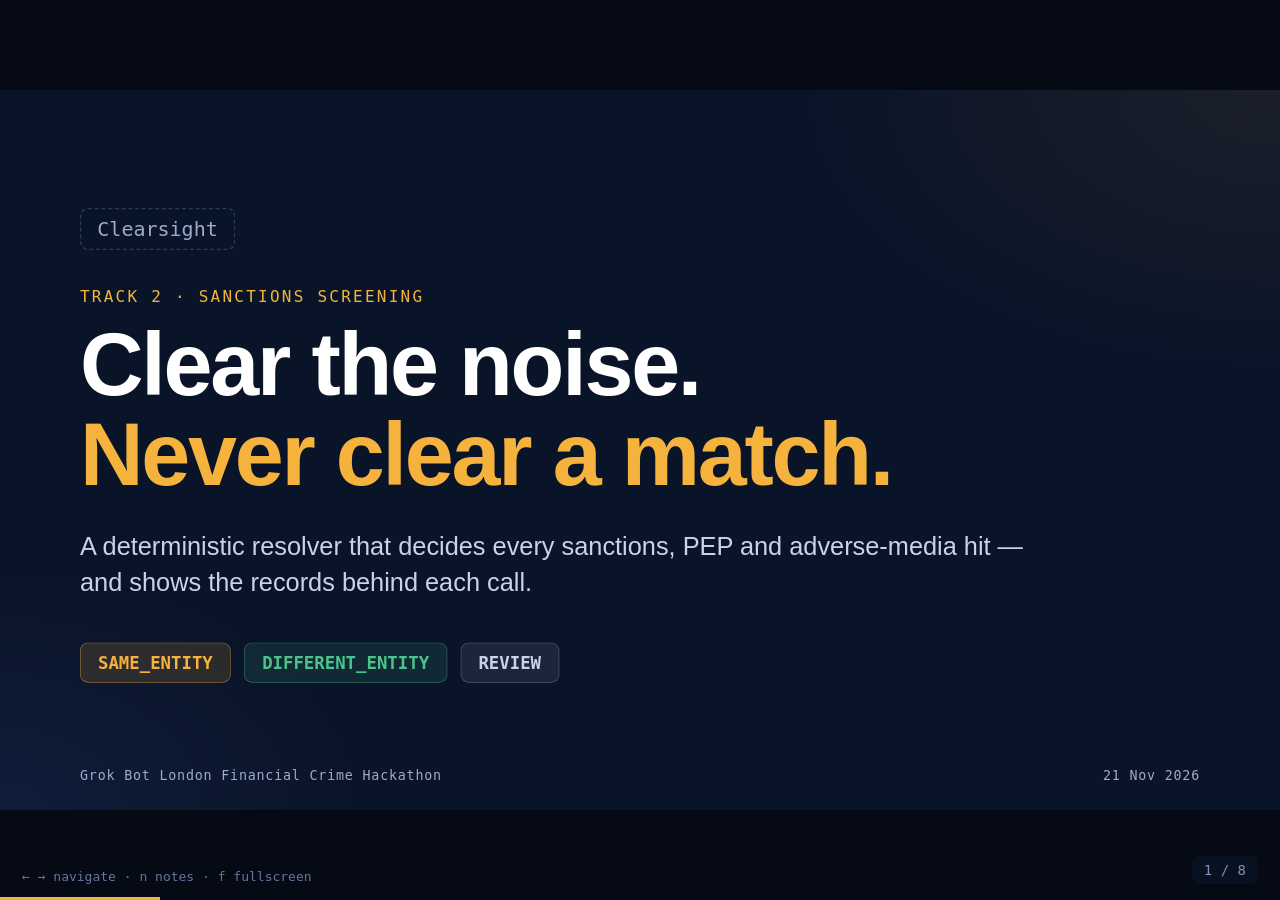
==== deck/index.html @ 59b4fb40 "deck: team name in script" ====
<!DOCTYPE html>
<html lang="en">
<head>
<meta charset="utf-8">
<meta name="viewport" content="width=device-width, initial-scale=1">
<title>Track 2 · Sanctions screening — pitch</title>
<style>
:root{
  --navy:#0A1428; --navy2:#101D36; --navy3:#18294A; --line:#26395E;
  --white:#FFFFFF; --mute:#9DAACB; --soft:#C9D2E8;
  --accent:#F5B33D; --green:#4CC38A; --red:#FF6B6B;
  --sans:"Inter","Segoe UI","Helvetica Neue",Arial,"Noto Sans",sans-serif;
  --mono:"JetBrains Mono","SF Mono",Menlo,Consolas,"DejaVu Sans Mono",monospace;
}
*{box-sizing:border-box;margin:0;padding:0}
html,body{height:100%;background:#050A15;overflow:hidden;font-family:var(--sans);color:var(--white)}
#viewport{position:fixed;inset:0;display:flex;align-items:center;justify-content:center}
#stage{width:1920px;height:1080px;position:relative;transform-origin:center center;flex:none}
.slide{position:absolute;inset:0;background:var(--navy);padding:96px 120px 110px;display:none;overflow:hidden;
  background-image:radial-gradient(1200px 700px at 100% 0%,rgba(245,179,61,.07),transparent 60%),radial-gradient(900px 600px at 0% 100%,rgba(60,110,220,.10),transparent 60%)}
.slide.active{display:flex;flex-direction:column}
.eyebrow{font-family:var(--mono);font-size:24px;letter-spacing:.14em;text-transform:uppercase;color:var(--accent);margin-bottom:22px}
h1{font-size:132px;line-height:1.02;font-weight:800;letter-spacing:-.025em}
h2{font-size:68px;line-height:1.08;font-weight:800;letter-spacing:-.02em;margin-bottom:44px;max-width:1600px}
h2 em,h1 em{font-style:normal;color:var(--accent)}
p.lead{font-size:38px;line-height:1.4;color:var(--soft);max-width:1450px}
.footer{position:absolute;left:120px;right:120px;bottom:40px;display:flex;justify-content:space-between;font-family:var(--mono);font-size:20px;color:var(--mute);letter-spacing:.06em}
.footer b{color:var(--accent);font-weight:600}
.mono{font-family:var(--mono)}
.row{display:flex;gap:56px;flex:1;min-height:0}
.col{flex:1;min-width:0;display:flex;flex-direction:column}
.card{background:var(--navy2);border:1px solid var(--line);border-radius:22px;padding:38px 42px}
ul.pts{list-style:none;display:flex;flex-direction:column;gap:26px}
ul.pts li{font-size:34px;line-height:1.35;color:var(--soft);padding-left:42px;position:relative}
ul.pts li:before{content:"";position:absolute;left:0;top:17px;width:18px;height:4px;background:var(--accent);border-radius:2px}
ul.pts li b{color:var(--white);font-weight:700}
.shot{border-radius:16px;border:1px solid var(--line);box-shadow:0 30px 80px rgba(0,0,0,.5);display:block;max-width:100%}
.tag{display:inline-block;font-family:var(--mono);font-size:22px;padding:8px 16px;border-radius:999px;border:1px solid var(--line);color:var(--soft);background:var(--navy2)}
/* title */
.s-title{justify-content:center}
.s-title .team{font-family:var(--mono);font-size:30px;color:var(--mute);border:2px dashed var(--line);display:inline-block;padding:12px 24px;border-radius:12px;margin-bottom:56px;align-self:flex-start}
.s-title h1{max-width:1500px}
.s-title p.lead{margin-top:44px}
.decisions{display:flex;gap:20px;margin-top:64px}
.dchip{font-family:var(--mono);font-size:26px;padding:14px 26px;border-radius:12px;font-weight:600}
.d-same{background:rgba(245,179,61,.14);color:var(--accent);border:1px solid rgba(245,179,61,.5)}
.d-diff{background:rgba(76,195,138,.12);color:var(--green);border:1px solid rgba(76,195,138,.45)}
.d-rev{background:rgba(157,170,203,.12);color:var(--soft);border:1px solid rgba(157,170,203,.4)}
/* problem */
.costbox{display:flex;flex-direction:column;gap:34px;justify-content:center}
.bar{display:flex;align-items:center;gap:26px}
.bar .lbl{width:330px;font-size:28px;color:var(--soft);line-height:1.25}
.bar .fill{height:64px;border-radius:10px;display:flex;align-items:center;padding:0 20px;font-family:var(--mono);font-size:28px;font-weight:700}
.big{white-space:nowrap;font-size:128px;font-weight:800;line-height:1;color:var(--accent);letter-spacing:-.03em}
/* approach */
.rules{display:flex;gap:24px;margin-bottom:36px}
.rule{flex:1;border-radius:20px;padding:24px 32px;border:1px solid var(--line);background:var(--navy2)}
.rule .k{font-family:var(--mono);font-size:24px;font-weight:700;margin-bottom:12px}
.rule .v{font-size:34px;line-height:1.25;font-weight:700}
.pipe{display:flex;align-items:stretch;gap:0}
.stage{flex:1;background:var(--navy2);border:1px solid var(--line);border-radius:20px;padding:26px 28px}
.stage .n{font-family:var(--mono);color:var(--accent);font-size:22px;margin-bottom:8px}
.stage .t{font-size:36px;font-weight:800;margin-bottom:6px}
.stage .f{font-family:var(--mono);font-size:20px;color:var(--mute);margin-bottom:16px}
.stage .d{font-size:23px;line-height:1.34;color:var(--soft)}
.arrow{width:54px;flex:none;display:flex;align-items:center;justify-content:center;color:var(--accent);font-size:40px}
.strip{margin-top:28px;display:flex;gap:16px;flex-wrap:wrap}
/* evidence */
pre.code{font-family:var(--mono);font-size:23px;line-height:1.6;background:#060D1C;border:1px solid var(--line);border-radius:16px;padding:26px 30px;color:var(--soft);white-space:pre-wrap}
pre.code .s{color:var(--green)} pre.code .id{color:var(--accent)}
/* hero */
.s-hero{padding-top:70px}
.s-hero h2{margin-bottom:28px}
.herowrap{position:relative;flex:1;min-height:0;display:flex;gap:44px}
.herowrap .imgbox{flex:none;width:1240px;overflow:hidden;border-radius:16px}
.herowrap .imgbox img{width:100%}
.callouts{display:flex;flex-direction:column;gap:22px;justify-content:center;flex:1}
.callout{border-left:4px solid var(--accent);padding:4px 0 4px 26px}
.callout .t{font-size:32px;font-weight:800;margin-bottom:6px}
.callout .d{font-size:25px;color:var(--soft);line-height:1.35}
/* results */
.kpis{display:flex;gap:28px;margin-bottom:44px}
.kpi{flex:1;background:var(--navy2);border:1px solid var(--line);border-radius:20px;padding:30px 34px}
.kpi .v{font-size:86px;font-weight:800;line-height:1;letter-spacing:-.02em}
.kpi .l{font-size:26px;color:var(--soft);margin-top:12px;line-height:1.3}
.kpi.hl{border-color:rgba(245,179,61,.6);background:linear-gradient(180deg,rgba(245,179,61,.12),var(--navy2))}
.kpi.hl .v{color:var(--accent)}
table.res{width:100%;border-collapse:collapse;font-size:28px}
table.res th{font-family:var(--mono);font-size:20px;letter-spacing:.1em;text-transform:uppercase;color:var(--mute);text-align:left;padding:0 0 14px;border-bottom:1px solid var(--line);font-weight:500}
table.res td{padding:16px 0;border-bottom:1px solid var(--line);color:var(--soft)}
table.res td.v{text-align:right;font-family:var(--mono);color:var(--white);font-weight:700}
.stack{display:flex;height:70px;border-radius:12px;overflow:hidden;margin:20px 0 18px}
.stack div{display:flex;align-items:center;justify-content:center;font-family:var(--mono);font-size:24px;font-weight:700;color:var(--navy)}
.legend{display:flex;flex-direction:column;gap:14px;font-size:27px;color:var(--soft)}
.legend span.sw{display:inline-block;width:20px;height:20px;border-radius:5px;margin-right:14px;vertical-align:-2px}
/* robustness */
.ba{display:flex;align-items:center;gap:30px;margin-bottom:40px}
.ba .box{flex:1;border-radius:22px;padding:34px 40px;border:1px solid var(--line);background:var(--navy2)}
.ba .box.before{border-color:rgba(255,107,107,.5);background:linear-gradient(180deg,rgba(255,107,107,.10),var(--navy2))}
.ba .box.after{border-color:rgba(76,195,138,.55);background:linear-gradient(180deg,rgba(76,195,138,.12),var(--navy2))}
.ba .k{font-family:var(--mono);font-size:22px;letter-spacing:.12em;text-transform:uppercase;margin-bottom:12px}
.ba .before .k{color:var(--red)} .ba .after .k{color:var(--green)}
.ba .v{font-size:96px;font-weight:800;line-height:1}
.ba .l{font-size:28px;color:var(--soft);margin-top:12px;line-height:1.3}
.ba .arr{font-size:60px;color:var(--accent)}
.trio{display:flex;gap:28px}
.trio .card{flex:1;padding:30px 34px}
.trio .t{font-size:32px;font-weight:800;margin-bottom:10px}
.trio .d{font-size:25px;line-height:1.38;color:var(--soft)}
/* limits */
.lim h3{font-family:var(--mono);font-size:24px;letter-spacing:.12em;text-transform:uppercase;margin-bottom:28px}
.close{margin-top:auto;font-size:44px;font-weight:800}
.close em{font-style:normal;color:var(--accent)}
/* chrome */
#counter{position:fixed;right:22px;bottom:16px;font-family:var(--mono);font-size:14px;color:#8090B5;z-index:5;background:rgba(10,20,40,.7);padding:6px 12px;border-radius:8px}
#progress{position:fixed;left:0;bottom:0;height:3px;background:var(--accent);z-index:5;transition:width .25s}
#notes{position:fixed;left:0;right:0;bottom:0;max-height:38vh;overflow:auto;background:rgba(5,10,21,.96);border-top:2px solid var(--accent);padding:18px 28px 40px;font-size:17px;line-height:1.55;color:#DCE3F5;display:none;z-index:6}
#notes.on{display:block}
#notes h4{font-family:var(--mono);font-size:12px;letter-spacing:.14em;color:var(--accent);text-transform:uppercase;margin-bottom:8px}
#help{position:fixed;left:22px;bottom:16px;font-family:var(--mono);font-size:13px;color:#6676A0;z-index:5}
body.render #counter,body.render #progress,body.render #help{display:none}
aside.notes{display:none}
@media print{
  html,body{overflow:visible;background:var(--navy)}
  #viewport{position:static;display:block}
  #stage{transform:none!important}
  .slide{display:flex!important;flex-direction:column;position:relative;page-break-after:always}
  #counter,#progress,#help,#notes{display:none!important}
}
</style>
</head>
<body>
<div id="viewport"><div id="stage">

<!-- 1 TITLE -->
<section class="slide s-title">
  <div class="team">Clearsight</div>
  <div class="eyebrow">Track 2 · Sanctions screening</div>
  <h1>Clear the noise.<br><em>Never clear a match.</em></h1>
  <p class="lead">A deterministic resolver that decides every sanctions, PEP and adverse-media hit — and shows the records behind each call.</p>
  <div class="decisions"><span class="dchip d-same">SAME_ENTITY</span><span class="dchip d-diff">DIFFERENT_ENTITY</span><span class="dchip d-rev">REVIEW</span></div>
  <div class="footer"><span>Grok Bot London Financial Crime Hackathon</span><span>21 Nov 2026</span></div>
  <aside class="notes">Hi, we're Clearsight. Track 2: "Is my customer sanctioned?" Our resolver clears the noise, never clears a match, and shows its working.</aside>
</section>

<!-- 2 PROBLEM -->
<section class="slide">
  <div class="eyebrow">The problem</div>
  <h2>Analysts drown in false positives.<br>But one mistake costs <em>far more</em> than the rest.</h2>
  <div class="row">
    <div class="col" style="flex:.95">
      <ul class="pts">
        <li>Every screening hit lands in a human queue — most are <b>not the customer</b>.</li>
        <li>Each decision needs the right customer record, a reason code, cited evidence and a reason a reviewer can read.</li>
        <li>Our dev set alone: <b>819 hits</b> on <b>440 alerts</b>, against <b>72,265</b> customer records.</li>
      </ul>
    </div>
    <div class="col card costbox" style="flex:1.05">
      <div class="mono" style="font-size:22px;color:var(--mute);letter-spacing:.1em">COST PER ERROR (TRACK SCORING)</div>
      <div class="bar"><div class="lbl">Wrongly clearing a real or review hit</div><div class="fill" style="width:520px;background:var(--red);color:#2A0B0B">60</div></div>
      <div class="bar"><div class="lbl">Any other error</div><div class="fill" style="width:26px;background:var(--mute);padding:0"></div><div class="mono" style="font-size:28px;font-weight:700;color:var(--soft)">2–3</div></div>
      <div style="display:flex;align-items:baseline;gap:26px;margin-top:6px"><div class="big">20–30×</div><div style="font-size:30px;color:var(--soft);line-height:1.3;white-space:nowrap">worse to wrongly clear<br>than to send to review</div></div>
    </div>
  </div>
  <div class="footer"><span>Track 2 · designed by Diligent</span><span><b>02</b> / 08</span></div>
  <aside class="notes">Every screening hit lands in an analyst's queue, and most are false positives. But the errors are not equal. Wrongly clearing a real match costs 60 points; any other mistake costs two or three. A wrong clearance is twenty to thirty times worse than a review. So the goal isn't to decide everything. It's to clear only what you can prove.</aside>
</section>

<!-- 3 APPROACH -->
<section class="slide">
  <div class="eyebrow">Our approach</div>
  <h2>Safe by design: the policy <em>is</em> the code.</h2>
  <div class="rules">
    <div class="rule" style="border-color:rgba(76,195,138,.5)"><div class="k" style="color:var(--green)">DIFFERENT_ENTITY</div><div class="v">Clear only on a contradiction</div></div>
    <div class="rule" style="border-color:rgba(245,179,61,.55)"><div class="k" style="color:var(--accent)">SAME_ENTITY</div><div class="v">Confirm only when the facts agree</div></div>
    <div class="rule"><div class="k" style="color:var(--soft)">REVIEW</div><div class="v">Everything else goes to a human</div></div>
  </div>
  <div class="pipe">
    <div class="stage"><div class="n">01</div><div class="t">Resolve</div><div class="f">resolve.py</div><div class="d">Account, login or email link — else search on name, DOB, country, city. Merge records sharing phone + full DOB, or document number on approved ID checks.</div></div>
    <div class="arrow">→</div>
    <div class="stage"><div class="n">02</div><div class="t">Profile</div><div class="f">profile.py</div><div class="d">Customer facts, each tagged with source record IDs. Latest approved ID check wins; rejected or expired checks are ignored.</div></div>
    <div class="arrow">→</div>
    <div class="stage"><div class="n">03</div><div class="t">Hit facts</div><div class="f">hitfacts.py</div><div class="d">Names, aliases (incl. non-Latin scripts), countries, birth dates from DOB field, notes or search results, earliest report, date of death.</div></div>
    <div class="arrow">→</div>
    <div class="stage"><div class="n">04</div><div class="t">Decide</div><div class="f">decide.py</div><div class="d">Apply the policy: decision, reason code, customer record, cited evidence and reason text.</div></div>
  </div>
  <div class="strip"><span class="tag">Python standard library only</span><span class="tag">no model</span><span class="tag">no network</span><span class="tag">~6 s for all 819 dev hits</span></div>
  <div class="footer"><span>Track 2 · Sanctions screening</span><span><b>03</b> / 08</span></div>
  <aside class="notes">That's our rule, built into the code: clear only on a contradiction, confirm only when the facts agree, otherwise review. Four stages. Resolve finds the customer through an account, login or email link, or by searching name, date of birth, country and city, and merges duplicate records. Profile builds the customer's facts; the latest approved ID check wins. Hit facts reads names, aliases in any script, countries, birth dates and date of death. Decide applies the policy. Plain Python, no model, no network: six seconds for all 819 dev hits.</aside>
</section>

<!-- 4 EVIDENCE -->
<section class="slide">
  <div class="eyebrow">Evidence you can audit</div>
  <h2>Every fact carries its <em>source record ID</em>.</h2>
  <div class="row" style="gap:50px">
    <div class="col" style="flex:0 0 560px;gap:30px">
      <pre class="code">countries = {
  <span class="s">"Spain"</span>: {<span class="id">"CUS-377745"</span>}
}
verified_dob = ((1968, 3, 5),
                <span class="id">"NOTE-14E25A"</span>)</pre>
      <ul class="pts" style="gap:20px">
        <li style="font-size:29px">Citations follow the decision: a DOB clear cites the DOB source; a location clear cites every customer-country source.</li>
        <li style="font-size:29px">Reasons are templates filled with <b>this hit's own</b> dates, countries, names and record IDs.</li>
      </ul>
    </div>
    <div class="col" style="justify-content:flex-start">
      <img class="shot" src="[data-uri]" alt="Fathom evidence records for Elvira Velasco Morillo">
      <div class="mono" style="font-size:20px;color:var(--mute);margin-top:16px">Fathom · H-582410 Elvira Velasco Morillo · cited records outlined in gold</div>
    </div>
  </div>
  <div class="footer"><span>Track 2 · Sanctions screening</span><span><b>04</b> / 08</span></div>
  <aside class="notes">Every fact we hold carries the record ID it came from. When we say this customer was born on 5 March 1968, we cite NOTE-14E25A, the passport check, and that ID goes straight into the evidence list. The reason uses this hit's own dates, countries and names.</aside>
</section>

<!-- 5 HERO -->
<section class="slide s-hero">
  <div class="eyebrow">Working prototype</div>
  <h2>Fathom: the analyst's view of every call.</h2>
  <div class="herowrap">
    <div class="imgbox"><img class="shot" src="[data-uri]" alt="Fathom showing Mohammad Nadeem Ghani as a true match"></div>
    <div class="callouts">
      <div class="callout"><div class="t">Queue of 819 hits</div><div class="d">Filter by cleared, true match, review, labeled, disagrees.</div></div>
      <div class="callout"><div class="t">Side by side</div><div class="d">Customer vs list entry, agree and conflict highlighted field by field.</div></div>
      <div class="callout"><div class="t">Decision you can read</div><div class="d">Reason code, reason text and cited evidence records.</div></div>
      <div class="callout"><div class="t">Live stats</div><div class="d">Counts, practice score and unsafe clears at a glance.</div></div>
    </div>
  </div>
  <div class="footer"><span>ui/serve.py</span><span><b>05</b> / 08</span></div>
  <aside class="notes">This is Fathom, our analyst view. All 819 hits, customer and list entry side by side, agreements and conflicts highlighted, with decision, reason and evidence. Here, Mohammad Nadeem Ghani: name, date of birth and country all agree, so it's a true match.</aside>
</section>

<!-- 6 RESULTS -->
<section class="slide">
  <div class="eyebrow">Results · measured on the dev set</div>
  <h2>Right on every practice label. <em>Zero</em> unsafe clearances.</h2>
  <div class="kpis">
    <div class="kpi hl"><div class="v">50 / 50</div><div class="l">practice decisions correct</div></div>
    <div class="kpi hl"><div class="v">0</div><div class="l">unsafe clearances</div></div>
    <div class="kpi"><div class="v">28.0%</div><div class="l">review rate on 819 dev hits</div></div>
  </div>
  <div class="row" style="gap:64px">
    <div class="col">
      <table class="res">
        <tr><th>Practice labels (50)</th><th style="text-align:right">Result</th></tr>
        <tr><td>Reason code fits</td><td class="v">50 / 50</td></tr>
        <tr><td>Customer record right</td><td class="v">50 / 50</td></tr>
        <tr><td>Cited evidence identical to reference</td><td class="v">50 / 50</td></tr>
      </table>
    </div>
    <div class="col">
      <div class="mono" style="font-size:20px;letter-spacing:.1em;color:var(--mute)">ALL 819 DEV HITS</div>
      <div class="stack"><div style="width:56.8%;background:var(--green)">465</div><div style="width:15.2%;background:var(--accent)">125</div><div style="width:28.0%;background:var(--soft)">229</div></div>
      <div class="legend">
        <div><span class="sw" style="background:var(--green)"></span>Cleared (DIFFERENT_ENTITY) · 465 · 56.8%</div>
        <div><span class="sw" style="background:var(--accent)"></span>Same entity · 125</div>
        <div><span class="sw" style="background:var(--soft)"></span>Review · 229 · 28.0%</div>
      </div>
    </div>
  </div>
  <div class="footer"><span>Eval harness: schema validator · cost scorer · 5-run reproducibility check</span><span><b>06</b> / 08</span></div>
  <aside class="notes">On the 50 practice labels: 50 out of 50 decisions correct and zero unsafe clearances. Reason code, customer record and evidence match the reference on all 50. Across the dev set we clear 57 percent of hits and send 28 percent to review.</aside>
</section>

<!-- 7 ROBUSTNESS -->
<section class="slide">
  <div class="eyebrow">Robustness &amp; determinism</div>
  <h2>We reworded the data 17 ways to <em>break it</em>.</h2>
  <div class="ba">
    <div class="box before"><div class="k">Before hardening</div><div class="v">29</div><div class="l">up to 29 decisions flipped toward clearing on one rewording</div></div>
    <div class="arr">→</div>
    <div class="box after"><div class="k">After hardening</div><div class="v">0</div><div class="l">flips toward clearing, on every rewording</div></div>
    <div class="arr" style="opacity:0">→</div>
    <div class="box"><div class="k" style="color:var(--accent)">All 17 combined</div><div class="v">2–4</div><div class="l">of 819 change (≤ 0.5%) — all toward REVIEW</div></div>
  </div>
  <div class="trio">
    <div class="card"><div class="t">Rewordings</div><div class="d">Surname-first and lower-case names, dates like “3rd March 1970” and “03/03/70”, reworded notes.</div></div>
    <div class="card"><div class="t">Byte-identical</div><div class="d">Same output across runs and across different hash seeds. No randomness, no clock, inputs sorted by ID.</div></div>
    <div class="card"><div class="t">23 policy tests</div><div class="d">Death after screening, company incorporated after earliest report, placeholder names, territories, DOB one year off, ambiguous day/month.</div></div>
  </div>
  <div class="footer"><span>tools/perturb.py · tests/test_policy.py</span><span><b>07</b> / 08</span></div>
  <aside class="notes">The unseen set rewords the free text, so we attacked ourselves. A harness rewords our data 17 ways: surname-first names, dates like "third March 1970", lower-case names. Before hardening, one rewording flipped up to 29 decisions toward clearing. After: zero, on every rewording. All combined, only 2 to 4 of 819 change, all toward review. And output is byte-identical across runs.</aside>
</section>

<!-- 8 LIMITS -->
<section class="slide">
  <div class="eyebrow">Honest limits &amp; what's next</div>
  <h2>What we know we <em>don't</em> know.</h2>
  <div class="row lim">
    <div class="col card">
      <h3 style="color:var(--red)">Limits</h3>
      <ul class="pts" style="gap:22px">
        <li style="font-size:29px"><b>50 labels is small</b> — a perfect practice score is a floor check, not proof.</li>
        <li style="font-size:29px"><b>214 clears rest on location alone</b>, <b>79 on verified name alone</b>.</li>
        <li style="font-size:29px">Some policy-literal clears look risky in practice — branch listings in other countries, a shared single name part. Flagged in the README.</li>
      </ul>
    </div>
    <div class="col card">
      <h3 style="color:var(--green)">Next</h3>
      <ul class="pts" style="gap:22px">
        <li style="font-size:29px">Route single-signal clears (location-only, name-only) to sampled QA in Fathom.</li>
        <li style="font-size:29px">Grow the labelled set with analyst decisions captured in the UI.</li>
        <li style="font-size:29px">Extend the rewording harness as new free-text styles appear.</li>
      </ul>
    </div>
  </div>
  <div class="close" style="margin-top:44px">Safe by design. <em>Auditable by default.</em></div>
  <div class="footer"><span>Clearsight · Track 2</span><span><b>08</b> / 08</span></div>
  <aside class="notes">What's missing: 50 labels is a small sample. 214 clears rest on location alone and 79 on a verified name alone. Some, like bank branches abroad, follow the policy literally but look risky; we flag them in the README. Next: route those to sampled QA in Fathom. Safe by design, auditable by default. Thank you.</aside>
</section>

</div></div>
<div id="progress"></div>
<div id="counter">1 / 8</div>
<div id="help">← → navigate · n notes · f fullscreen</div>
<div id="notes"><h4>Speaker notes</h4><div id="notestext"></div></div>
<script>
(function(){
  var slides=[].slice.call(document.querySelectorAll('.slide')),i=0,stage=document.getElementById('stage');
  var counter=document.getElementById('counter'),prog=document.getElementById('progress'),notes=document.getElementById('notes'),nt=document.getElementById('notestext');
  if(location.search.indexOf('render')>-1)document.body.classList.add('render');
  function fit(){var s=Math.min(innerWidth/1920,innerHeight/1080);stage.style.transform='scale('+s+')';}
  function show(n){i=Math.max(0,Math.min(slides.length-1,n));slides.forEach(function(s,k){s.classList.toggle('active',k===i)});
    counter.textContent=(i+1)+' / '+slides.length;prog.style.width=((i+1)/slides.length*100)+'%';
    var a=slides[i].querySelector('aside.notes');nt.textContent=a?a.textContent:'';
    if(location.hash!=='#'+(i+1))history.replaceState(null,'','#'+(i+1));}
  addEventListener('keydown',function(e){
    if(['ArrowRight','PageDown',' ','Enter'].indexOf(e.key)>-1){e.preventDefault();show(i+1)}
    else if(['ArrowLeft','PageUp','Backspace'].indexOf(e.key)>-1){e.preventDefault();show(i-1)}
    else if(e.key==='Home')show(0);else if(e.key==='End')show(slides.length-1);
    else if(e.key==='n'||e.key==='N')notes.classList.toggle('on');
    else if(e.key==='f'||e.key==='F'){document.fullscreenElement?document.exitFullscreen():document.documentElement.requestFullscreen&&document.documentElement.requestFullscreen()}
  });
  stage.addEventListener('click',function(e){show(e.clientX>innerWidth/2?i+1:i-1)});
  addEventListener('resize',fit);
  var h=parseInt(location.hash.slice(1),10);fit();show(h?h-1:0);
  // layout check: ?check lists elements overflowing the active slide or their own box
  if(location.search.indexOf('check')>-1){
    var out=[];slides.forEach(function(s,k){show(k);var sr=s.getBoundingClientRect();
      s.querySelectorAll('*').forEach(function(el){if(el.tagName==='ASIDE')return;var r=el.getBoundingClientRect();if(!r.width)return;
        var sc=1/ (sr.width/1920);
        if(r.right>sr.right+1||r.bottom>sr.bottom+1||r.left<sr.left-1||r.top<sr.top-1)out.push('S'+(k+1)+' OUTSIDE '+el.tagName+'.'+el.className+' '+(el.textContent||'').trim().slice(0,40));
        if(el.scrollWidth>el.clientWidth+2&&getComputedStyle(el).overflow!=='visible'&&el.tagName!=='PRE')out.push('S'+(k+1)+' CLIPX '+el.tagName+'.'+el.className);
        if(el.scrollHeight>el.clientHeight+2&&getComputedStyle(el).overflow!=='visible')out.push('S'+(k+1)+' CLIPY '+el.tagName+'.'+el.className+' '+el.scrollHeight+'>'+el.clientHeight);
      });
      // footer collision: last content element bottom vs footer top
      var f=s.querySelector('.footer');if(f){var ft=f.getBoundingClientRect().top;[].slice.call(s.children).forEach(function(c){if(c===f||c.tagName==='ASIDE')return;var b=c.getBoundingClientRect().bottom;if(b>ft-8)out.push('S'+(k+1)+' HITS-FOOTER '+c.className+' '+Math.round(b-ft))})}
    });
    var pre=document.createElement('pre');pre.id='checkout';pre.textContent='CHECK:'+(out.length?out.join('\n'):'OK');document.body.appendChild(pre);show(0);
  }
})();
</script>
</body>
</html>
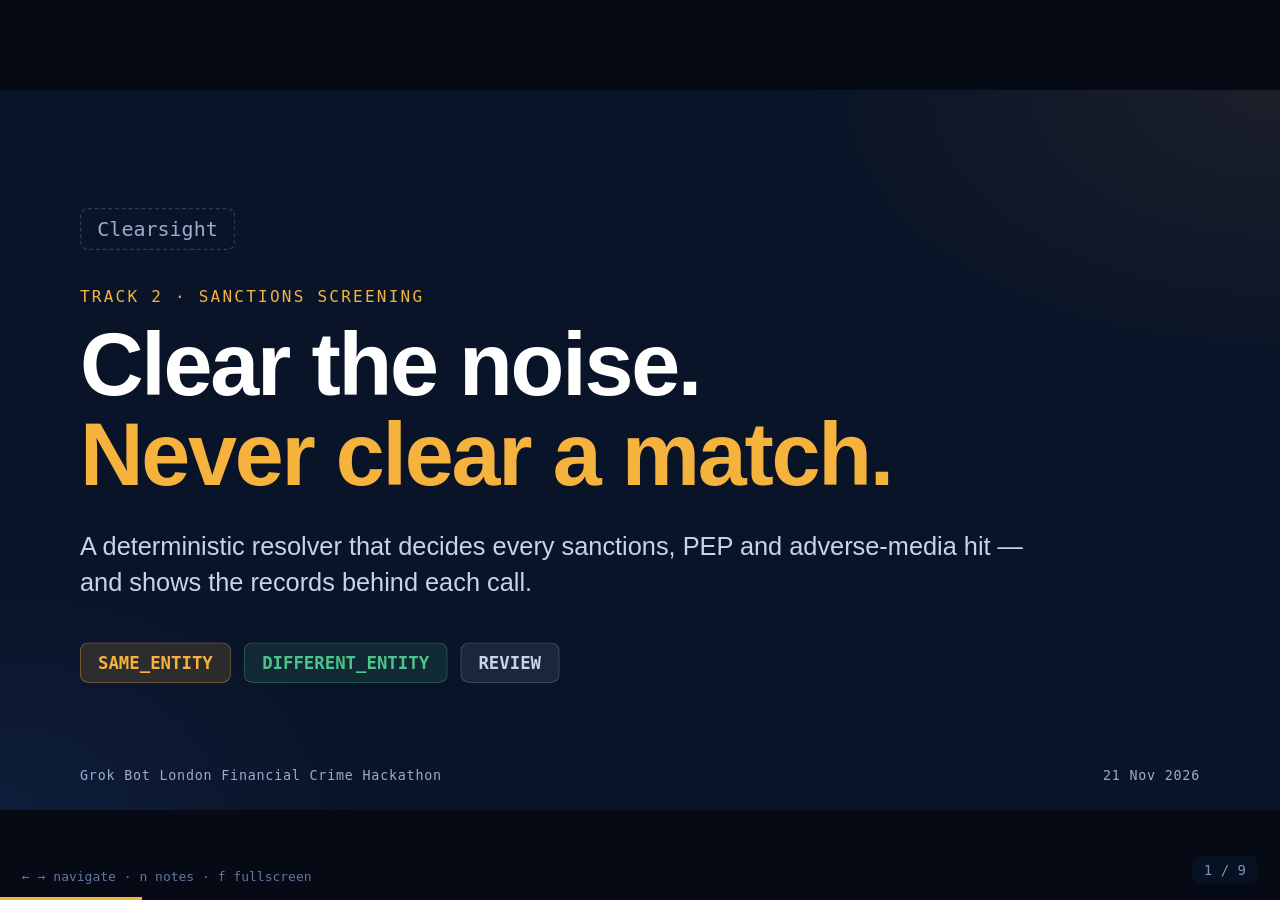
==== commit 9c9b6eef: "deck: external perturbation and determinism slide; numbers match main (217/125 clears, 27 policy tes" ====
--- a/deck/index.html
+++ b/deck/index.html
@@ -162,7 +162,7 @@
       <div style="display:flex;align-items:baseline;gap:26px;margin-top:6px"><div class="big">20–30×</div><div style="font-size:30px;color:var(--soft);line-height:1.3;white-space:nowrap">worse to wrongly clear<br>than to send to review</div></div>
     </div>
   </div>
-  <div class="footer"><span>Track 2 · designed by Diligent</span><span><b>02</b> / 08</span></div>
+  <div class="footer"><span>Track 2 · designed by Diligent</span><span><b>02</b> / 09</span></div>
   <aside class="notes">Every screening hit lands in an analyst's queue, and most are false positives. But the errors are not equal. Wrongly clearing a real match costs 60 points; any other mistake costs two or three. A wrong clearance is twenty to thirty times worse than a review. So the goal isn't to decide everything. It's to clear only what you can prove.</aside>
 </section>
 
@@ -184,9 +184,9 @@
     <div class="arrow">→</div>
     <div class="stage"><div class="n">04</div><div class="t">Decide</div><div class="f">decide.py</div><div class="d">Apply the policy: decision, reason code, customer record, cited evidence and reason text.</div></div>
   </div>
-  <div class="strip"><span class="tag">Python standard library only</span><span class="tag">no model</span><span class="tag">no network</span><span class="tag">~6 s for all 819 dev hits</span></div>
-  <div class="footer"><span>Track 2 · Sanctions screening</span><span><b>03</b> / 08</span></div>
-  <aside class="notes">That's our rule, built into the code: clear only on a contradiction, confirm only when the facts agree, otherwise review. Four stages. Resolve finds the customer through an account, login or email link, or by searching name, date of birth, country and city, and merges duplicate records. Profile builds the customer's facts; the latest approved ID check wins. Hit facts reads names, aliases in any script, countries, birth dates and date of death. Decide applies the policy. Plain Python, no model, no network: six seconds for all 819 dev hits.</aside>
+  <div class="strip"><span class="tag">Python standard library only</span><span class="tag">no model</span><span class="tag">no network</span><span class="tag">about 16 s for all 819 dev hits</span></div>
+  <div class="footer"><span>Track 2 · Sanctions screening</span><span><b>03</b> / 09</span></div>
+  <aside class="notes">That's our rule, built into the code: clear only on a contradiction, confirm only when the facts agree, otherwise review. Four stages. Resolve finds the customer through an account, login or email link, or by searching name, date of birth, country and city, and merges duplicate records. Profile builds the customer's facts; the latest approved ID check wins. Hit facts reads names, aliases in any script, countries, birth dates and date of death. Decide applies the policy. Plain Python, no model, no network: about 16 seconds for all 819 dev hits.</aside>
 </section>
 
 <!-- 4 EVIDENCE -->
@@ -210,7 +210,7 @@
       <div class="mono" style="font-size:20px;color:var(--mute);margin-top:16px">Fathom · H-582410 Elvira Velasco Morillo · cited records outlined in gold</div>
     </div>
   </div>
-  <div class="footer"><span>Track 2 · Sanctions screening</span><span><b>04</b> / 08</span></div>
+  <div class="footer"><span>Track 2 · Sanctions screening</span><span><b>04</b> / 09</span></div>
   <aside class="notes">Every fact we hold carries the record ID it came from. When we say this customer was born on 5 March 1968, we cite NOTE-14E25A, the passport check, and that ID goes straight into the evidence list. The reason uses this hit's own dates, countries and names.</aside>
 </section>
 
@@ -227,7 +227,7 @@
       <div class="callout"><div class="t">Live stats</div><div class="d">Counts, practice score and unsafe clears at a glance.</div></div>
     </div>
   </div>
-  <div class="footer"><span>ui/serve.py</span><span><b>05</b> / 08</span></div>
+  <div class="footer"><span>ui/serve.py</span><span><b>05</b> / 09</span></div>
   <aside class="notes">This is Fathom, our analyst view. All 819 hits, customer and list entry side by side, agreements and conflicts highlighted, with decision, reason and evidence. Here, Mohammad Nadeem Ghani: name, date of birth and country all agree, so it's a true match.</aside>
 </section>
 
@@ -238,7 +238,7 @@
   <div class="kpis">
     <div class="kpi hl"><div class="v">50 / 50</div><div class="l">practice decisions correct</div></div>
     <div class="kpi hl"><div class="v">0</div><div class="l">unsafe clearances</div></div>
-    <div class="kpi"><div class="v">28.0%</div><div class="l">review rate on 819 dev hits</div></div>
+    <div class="kpi"><div class="v">28.1%</div><div class="l">review rate on 819 dev hits</div></div>
   </div>
   <div class="row" style="gap:64px">
     <div class="col">
@@ -251,39 +251,59 @@
     </div>
     <div class="col">
       <div class="mono" style="font-size:20px;letter-spacing:.1em;color:var(--mute)">ALL 819 DEV HITS</div>
-      <div class="stack"><div style="width:56.8%;background:var(--green)">465</div><div style="width:15.2%;background:var(--accent)">125</div><div style="width:28.0%;background:var(--soft)">229</div></div>
+      <div class="stack"><div style="width:56.7%;background:var(--green)">464</div><div style="width:15.3%;background:var(--accent)">125</div><div style="width:28.0%;background:var(--soft)">230</div></div>
       <div class="legend">
-        <div><span class="sw" style="background:var(--green)"></span>Cleared (DIFFERENT_ENTITY) · 465 · 56.8%</div>
+        <div><span class="sw" style="background:var(--green)"></span>Cleared (DIFFERENT_ENTITY) · 464 · 56.7%</div>
         <div><span class="sw" style="background:var(--accent)"></span>Same entity · 125</div>
-        <div><span class="sw" style="background:var(--soft)"></span>Review · 229 · 28.0%</div>
+        <div><span class="sw" style="background:var(--soft)"></span>Review · 230 · 28.1%</div>
       </div>
     </div>
   </div>
-  <div class="footer"><span>Eval harness: schema validator · cost scorer · 5-run reproducibility check</span><span><b>06</b> / 08</span></div>
+  <div class="footer"><span>Eval harness: schema validator · cost scorer · 5-run reproducibility check</span><span><b>06</b> / 09</span></div>
   <aside class="notes">On the 50 practice labels: 50 out of 50 decisions correct and zero unsafe clearances. Reason code, customer record and evidence match the reference on all 50. Across the dev set we clear 57 percent of hits and send 28 percent to review.</aside>
 </section>
 
 <!-- 7 ROBUSTNESS -->
 <section class="slide">
   <div class="eyebrow">Robustness &amp; determinism</div>
-  <h2>We reworded the data 17 ways to <em>break it</em>.</h2>
+  <h2>We reworded the data 16 ways to <em>break it</em>.</h2>
   <div class="ba">
     <div class="box before"><div class="k">Before hardening</div><div class="v">29</div><div class="l">up to 29 decisions flipped toward clearing on one rewording</div></div>
     <div class="arr">→</div>
     <div class="box after"><div class="k">After hardening</div><div class="v">0</div><div class="l">flips toward clearing, on every rewording</div></div>
     <div class="arr" style="opacity:0">→</div>
-    <div class="box"><div class="k" style="color:var(--accent)">All 17 combined</div><div class="v">2–4</div><div class="l">of 819 change (≤ 0.5%) — all toward REVIEW</div></div>
+    <div class="box"><div class="k" style="color:var(--accent)">2 combined runs</div><div class="v">2–4</div><div class="l">of 819 change (≤ 0.5%) — all toward REVIEW</div></div>
   </div>
   <div class="trio">
     <div class="card"><div class="t">Rewordings</div><div class="d">Surname-first and lower-case names, dates like “3rd March 1970” and “03/03/70”, reworded notes.</div></div>
     <div class="card"><div class="t">Byte-identical</div><div class="d">Same output across runs and across different hash seeds. No randomness, no clock, inputs sorted by ID.</div></div>
-    <div class="card"><div class="t">23 policy tests</div><div class="d">Death after screening, company incorporated after earliest report, placeholder names, territories, DOB one year off, ambiguous day/month.</div></div>
-  </div>
-  <div class="footer"><span>tools/perturb.py · tests/test_policy.py</span><span><b>07</b> / 08</span></div>
-  <aside class="notes">The unseen set rewords the free text, so we attacked ourselves. A harness rewords our data 17 ways: surname-first names, dates like "third March 1970", lower-case names. Before hardening, one rewording flipped up to 29 decisions toward clearing. After: zero, on every rewording. All combined, only 2 to 4 of 819 change, all toward review. And output is byte-identical across runs.</aside>
-</section>
-
-<!-- 8 LIMITS -->
+    <div class="card"><div class="t">27 policy tests</div><div class="d">Death after screening, company incorporated after earliest report, placeholder names, territories, DOB one year off, ambiguous day/month.</div></div>
+  </div>
+  <div class="footer"><span>tools/perturb.py · tests/test_policy.py</span><span><b>07</b> / 09</span></div>
+  <aside class="notes">The unseen set rewords the free text, so we attacked ourselves. A harness rewords our data 16 ways: surname-first names, dates like "third March 1970", lower-case names. Before hardening, one rewording flipped up to 29 decisions toward clearing. After: zero, on every rewording. In our two combined runs, only 2 to 4 of 819 change, all toward review. And output is byte-identical across runs.</aside>
+</section>
+
+<!-- 8 EXTERNAL PERTURBATION + DETERMINISM -->
+<section class="slide">
+  <div class="eyebrow">Independent check · robustness &amp; determinism</div>
+  <h2>An outside test tried 8 ways to move us. <em>0 of 819</em> decisions changed.</h2>
+  <div class="ba">
+    <div class="box after"><div class="k">8 perturbed copies of dev</div><div class="v">0</div><div class="l">of 819 decisions changed</div></div>
+    <div class="arr" style="opacity:0">→</div>
+    <div class="box"><div class="k" style="color:var(--accent)">One-letter deletions</div><div class="v">19</div><div class="l">moved, 18 toward REVIEW; the 1 clear is being fixed</div></div>
+    <div class="arr" style="opacity:0">→</div>
+    <div class="box after"><div class="k">5 fresh-clone runs</div><div class="v">1</div><div class="l">output: byte-identical across different PYTHONHASHSEED values</div></div>
+  </div>
+  <div class="trio">
+    <div class="card"><div class="t">What was changed</div><div class="d">Accents stripped, name order swapped, hit, customer and KYC names upper-cased, ISO DOBs rewritten as “24 August 1994”.</div></div>
+    <div class="card"><div class="t">Typos are the edge</div><div class="d">Deleting one letter in a long name part moved 19 decisions; 18 went to REVIEW, the safe direction.</div></div>
+    <div class="card"><div class="t">Check it yourself</div><div class="d">Run <span class="mono">system/run</span> twice, then <span class="mono">sha256sum</span>: the hashes match. Tested on Python 3.11 and 3.13.5.</div></div>
+  </div>
+  <div class="footer"><span>External perturbation test · fresh-clone reproducibility check</span><span><b>08</b> / 09</span></div>
+  <aside class="notes">We also had an outside test try to move us. It built 8 perturbed copies of the dev set: accents stripped, names reordered, names upper-cased on the hit, the customer and the KYC check, and dates rewritten as "24 August 1994". Zero of 819 decisions changed. The only thing that moved us was deleting a single letter in long names: 19 decisions moved, 18 of them to review, which is the safe direction, and the one clear is being fixed. And five fresh clones, each with a different hash seed, gave byte-identical output. You can check it yourself: run it twice and compare the sha256.</aside>
+</section>
+
+<!-- 9 LIMITS -->
 <section class="slide">
   <div class="eyebrow">Honest limits &amp; what's next</div>
   <h2>What we know we <em>don't</em> know.</h2>
@@ -292,7 +312,7 @@
       <h3 style="color:var(--red)">Limits</h3>
       <ul class="pts" style="gap:22px">
         <li style="font-size:29px"><b>50 labels is small</b> — a perfect practice score is a floor check, not proof.</li>
-        <li style="font-size:29px"><b>214 clears rest on location alone</b>, <b>79 on verified name alone</b>.</li>
+        <li style="font-size:29px"><b>217 clears are coded on location</b>, <b>125 on a verified name</b>.</li>
         <li style="font-size:29px">Some policy-literal clears look risky in practice — branch listings in other countries, a shared single name part. Flagged in the README.</li>
       </ul>
     </div>
@@ -306,13 +326,13 @@
     </div>
   </div>
   <div class="close" style="margin-top:44px">Safe by design. <em>Auditable by default.</em></div>
-  <div class="footer"><span>Clearsight · Track 2</span><span><b>08</b> / 08</span></div>
-  <aside class="notes">What's missing: 50 labels is a small sample. 214 clears rest on location alone and 79 on a verified name alone. Some, like bank branches abroad, follow the policy literally but look risky; we flag them in the README. Next: route those to sampled QA in Fathom. Safe by design, auditable by default. Thank you.</aside>
+  <div class="footer"><span>Clearsight · Track 2</span><span><b>09</b> / 09</span></div>
+  <aside class="notes">What's missing: 50 labels is a small sample. 217 clears are coded on location and 125 on a verified name. Some, like bank branches abroad, follow the policy literally but look risky; we flag them in the README. Next: route those to sampled QA in Fathom. Safe by design, auditable by default. Thank you.</aside>
 </section>
 
 </div></div>
 <div id="progress"></div>
-<div id="counter">1 / 8</div>
+<div id="counter">1 / 9</div>
 <div id="help">← → navigate · n notes · f fullscreen</div>
 <div id="notes"><h4>Speaker notes</h4><div id="notestext"></div></div>
 <script>
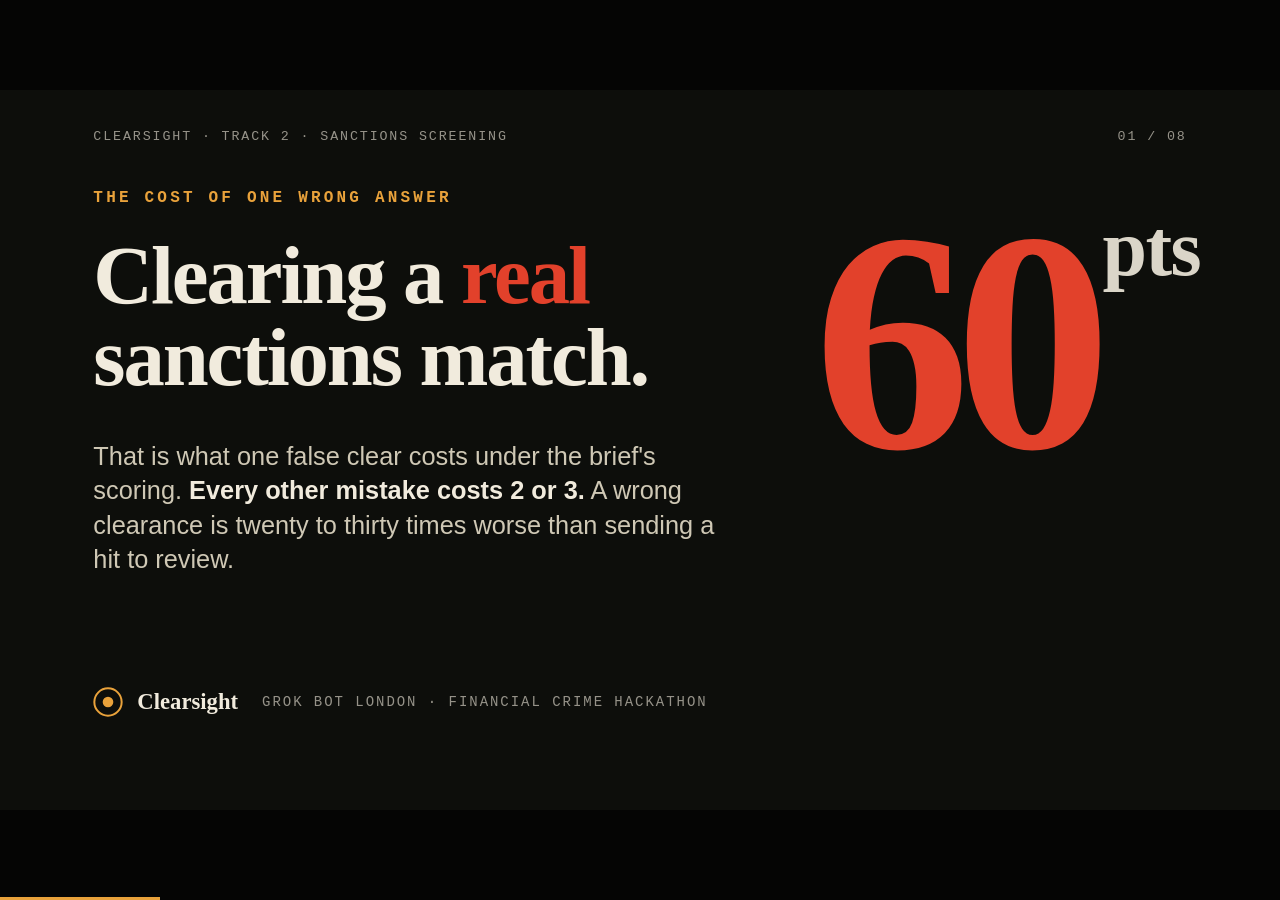
==== commit 783c2be3: "deck: redesign finalist pitch deck as 8-slide offline editorial deck Single self-contained HTML (emb" ====
--- a/deck/index.html
+++ b/deck/index.html
@@ -1,374 +1,307 @@
-<!DOCTYPE html>
+<!doctype html>
 <html lang="en">
 <head>
 <meta charset="utf-8">
 <meta name="viewport" content="width=device-width, initial-scale=1">
-<title>Track 2 · Sanctions screening — pitch</title>
+<title>Clearsight · Track 2</title>
+<!--
+  Clearsight finalist deck. Single self-contained file: no CDN, no build, works offline.
+  Keys: → / Space / PageDown next · ← / PageUp back · Home / End · N notes · F fullscreen.
+  Click right two-thirds = next, left third = back. #3 in the URL opens slide 3.
+  Every number is from README.md / output/dev.jsonl / tools/score.py. Do not add numbers that are not in the repo.
+-->
 <style>
 :root{
-  --navy:#0A1428; --navy2:#101D36; --navy3:#18294A; --line:#26395E;
-  --white:#FFFFFF; --mute:#9DAACB; --soft:#C9D2E8;
-  --accent:#F5B33D; --green:#4CC38A; --red:#FF6B6B;
-  --sans:"Inter","Segoe UI","Helvetica Neue",Arial,"Noto Sans",sans-serif;
-  --mono:"JetBrains Mono","SF Mono",Menlo,Consolas,"DejaVu Sans Mono",monospace;
+  --ink:#0d0e0b; --ink2:#17180f; --paper:#f1ebdd; --paper2:#e6dec9;
+  --amber:#e9a23b; --red:#e2412b; --mute:#8a8676; --line:rgba(241,235,221,.16);
+  --serif:"Iowan Old Style","Palatino Linotype",Palatino,"Book Antiqua",Georgia,serif;
+  --sans:"Helvetica Neue",Helvetica,Arial,system-ui,sans-serif;
+  --mono:ui-monospace,"SF Mono",Menlo,Consolas,"Liberation Mono",monospace;
 }
 *{box-sizing:border-box;margin:0;padding:0}
-html,body{height:100%;background:#050A15;overflow:hidden;font-family:var(--sans);color:var(--white)}
-#viewport{position:fixed;inset:0;display:flex;align-items:center;justify-content:center}
-#stage{width:1920px;height:1080px;position:relative;transform-origin:center center;flex:none}
-.slide{position:absolute;inset:0;background:var(--navy);padding:96px 120px 110px;display:none;overflow:hidden;
-  background-image:radial-gradient(1200px 700px at 100% 0%,rgba(245,179,61,.07),transparent 60%),radial-gradient(900px 600px at 0% 100%,rgba(60,110,220,.10),transparent 60%)}
-.slide.active{display:flex;flex-direction:column}
-.eyebrow{font-family:var(--mono);font-size:24px;letter-spacing:.14em;text-transform:uppercase;color:var(--accent);margin-bottom:22px}
-h1{font-size:132px;line-height:1.02;font-weight:800;letter-spacing:-.025em}
-h2{font-size:68px;line-height:1.08;font-weight:800;letter-spacing:-.02em;margin-bottom:44px;max-width:1600px}
-h2 em,h1 em{font-style:normal;color:var(--accent)}
-p.lead{font-size:38px;line-height:1.4;color:var(--soft);max-width:1450px}
-.footer{position:absolute;left:120px;right:120px;bottom:40px;display:flex;justify-content:space-between;font-family:var(--mono);font-size:20px;color:var(--mute);letter-spacing:.06em}
-.footer b{color:var(--accent);font-weight:600}
+html,body{height:100%;background:#050504;overflow:hidden}
+body{font-family:var(--sans);color:var(--paper);-webkit-font-smoothing:antialiased}
+#viewport{position:fixed;inset:0;overflow:hidden}
+#stage{width:1920px;height:1080px;position:absolute;left:50%;top:50%;transform-origin:center center}
+.slide{position:absolute;inset:0;background:var(--ink);padding:150px 140px 120px;display:none;overflow:hidden}
+.slide.on{display:block}
+.slide.light{background:var(--paper);color:var(--ink)}
+.slide.redbg{background:var(--red);color:var(--ink)}
+/* running header + footer */
+.run{position:absolute;left:140px;right:140px;top:60px;display:flex;justify-content:space-between;
+  font:500 20px/1 var(--mono);letter-spacing:.14em;text-transform:uppercase;opacity:.6}
+.src{position:absolute;left:140px;right:140px;bottom:56px;font:400 19px/1.3 var(--mono);opacity:.55;letter-spacing:.02em}
+.kicker{font:600 24px/1 var(--mono);letter-spacing:.2em;text-transform:uppercase;color:var(--amber);margin-bottom:44px}
+.light .kicker{color:#a5650f}
+.redbg .kicker{color:var(--ink)}
+h1,h2{font-family:var(--serif);font-weight:600;letter-spacing:-.025em}
+h2{font-size:112px;line-height:1.0;max-width:1500px}
+em{font-style:italic;color:var(--amber)}
+.light em{color:#b4291a}
+.notes{display:none}
 .mono{font-family:var(--mono)}
-.row{display:flex;gap:56px;flex:1;min-height:0}
-.col{flex:1;min-width:0;display:flex;flex-direction:column}
-.card{background:var(--navy2);border:1px solid var(--line);border-radius:22px;padding:38px 42px}
-ul.pts{list-style:none;display:flex;flex-direction:column;gap:26px}
-ul.pts li{font-size:34px;line-height:1.35;color:var(--soft);padding-left:42px;position:relative}
-ul.pts li:before{content:"";position:absolute;left:0;top:17px;width:18px;height:4px;background:var(--accent);border-radius:2px}
-ul.pts li b{color:var(--white);font-weight:700}
-.shot{border-radius:16px;border:1px solid var(--line);box-shadow:0 30px 80px rgba(0,0,0,.5);display:block;max-width:100%}
-.tag{display:inline-block;font-family:var(--mono);font-size:22px;padding:8px 16px;border-radius:999px;border:1px solid var(--line);color:var(--soft);background:var(--navy2)}
-/* title */
-.s-title{justify-content:center}
-.s-title .team{font-family:var(--mono);font-size:30px;color:var(--mute);border:2px dashed var(--line);display:inline-block;padding:12px 24px;border-radius:12px;margin-bottom:56px;align-self:flex-start}
-.s-title h1{max-width:1500px}
-.s-title p.lead{margin-top:44px}
-.decisions{display:flex;gap:20px;margin-top:64px}
-.dchip{font-family:var(--mono);font-size:26px;padding:14px 26px;border-radius:12px;font-weight:600}
-.d-same{background:rgba(245,179,61,.14);color:var(--accent);border:1px solid rgba(245,179,61,.5)}
-.d-diff{background:rgba(76,195,138,.12);color:var(--green);border:1px solid rgba(76,195,138,.45)}
-.d-rev{background:rgba(157,170,203,.12);color:var(--soft);border:1px solid rgba(157,170,203,.4)}
-/* problem */
-.costbox{display:flex;flex-direction:column;gap:34px;justify-content:center}
-.bar{display:flex;align-items:center;gap:26px}
-.bar .lbl{width:330px;font-size:28px;color:var(--soft);line-height:1.25}
-.bar .fill{height:64px;border-radius:10px;display:flex;align-items:center;padding:0 20px;font-family:var(--mono);font-size:28px;font-weight:700}
-.big{white-space:nowrap;font-size:128px;font-weight:800;line-height:1;color:var(--accent);letter-spacing:-.03em}
-/* approach */
-.rules{display:flex;gap:24px;margin-bottom:36px}
-.rule{flex:1;border-radius:20px;padding:24px 32px;border:1px solid var(--line);background:var(--navy2)}
-.rule .k{font-family:var(--mono);font-size:24px;font-weight:700;margin-bottom:12px}
-.rule .v{font-size:34px;line-height:1.25;font-weight:700}
-.pipe{display:flex;align-items:stretch;gap:0}
-.stage{flex:1;background:var(--navy2);border:1px solid var(--line);border-radius:20px;padding:26px 28px}
-.stage .n{font-family:var(--mono);color:var(--accent);font-size:22px;margin-bottom:8px}
-.stage .t{font-size:36px;font-weight:800;margin-bottom:6px}
-.stage .f{font-family:var(--mono);font-size:20px;color:var(--mute);margin-bottom:16px}
-.stage .d{font-size:23px;line-height:1.34;color:var(--soft)}
-.arrow{width:54px;flex:none;display:flex;align-items:center;justify-content:center;color:var(--accent);font-size:40px}
-.strip{margin-top:28px;display:flex;gap:16px;flex-wrap:wrap}
-/* evidence */
-pre.code{font-family:var(--mono);font-size:23px;line-height:1.6;background:#060D1C;border:1px solid var(--line);border-radius:16px;padding:26px 30px;color:var(--soft);white-space:pre-wrap}
-pre.code .s{color:var(--green)} pre.code .id{color:var(--accent)}
-/* hero */
-.s-hero{padding-top:70px}
-.s-hero h2{margin-bottom:28px}
-.herowrap{position:relative;flex:1;min-height:0;display:flex;gap:44px}
-.herowrap .imgbox{flex:none;width:1240px;overflow:hidden;border-radius:16px}
-.herowrap .imgbox img{width:100%}
-.callouts{display:flex;flex-direction:column;gap:22px;justify-content:center;flex:1}
-.callout{border-left:4px solid var(--accent);padding:4px 0 4px 26px}
-.callout .t{font-size:32px;font-weight:800;margin-bottom:6px}
-.callout .d{font-size:25px;color:var(--soft);line-height:1.35}
-/* results */
-.kpis{display:flex;gap:28px;margin-bottom:44px}
-.kpi{flex:1;background:var(--navy2);border:1px solid var(--line);border-radius:20px;padding:30px 34px}
-.kpi .v{font-size:86px;font-weight:800;line-height:1;letter-spacing:-.02em}
-.kpi .l{font-size:26px;color:var(--soft);margin-top:12px;line-height:1.3}
-.kpi.hl{border-color:rgba(245,179,61,.6);background:linear-gradient(180deg,rgba(245,179,61,.12),var(--navy2))}
-.kpi.hl .v{color:var(--accent)}
-table.res{width:100%;border-collapse:collapse;font-size:28px}
-table.res th{font-family:var(--mono);font-size:20px;letter-spacing:.1em;text-transform:uppercase;color:var(--mute);text-align:left;padding:0 0 14px;border-bottom:1px solid var(--line);font-weight:500}
-table.res td{padding:16px 0;border-bottom:1px solid var(--line);color:var(--soft)}
-table.res td.v{text-align:right;font-family:var(--mono);color:var(--white);font-weight:700}
-.stack{display:flex;height:70px;border-radius:12px;overflow:hidden;margin:20px 0 18px}
-.stack div{display:flex;align-items:center;justify-content:center;font-family:var(--mono);font-size:24px;font-weight:700;color:var(--navy)}
-.legend{display:flex;flex-direction:column;gap:14px;font-size:27px;color:var(--soft)}
-.legend span.sw{display:inline-block;width:20px;height:20px;border-radius:5px;margin-right:14px;vertical-align:-2px}
-/* robustness */
-.ba{display:flex;align-items:center;gap:30px;margin-bottom:40px}
-.ba .box{flex:1;border-radius:22px;padding:34px 40px;border:1px solid var(--line);background:var(--navy2)}
-.ba .box.before{border-color:rgba(255,107,107,.5);background:linear-gradient(180deg,rgba(255,107,107,.10),var(--navy2))}
-.ba .box.after{border-color:rgba(76,195,138,.55);background:linear-gradient(180deg,rgba(76,195,138,.12),var(--navy2))}
-.ba .k{font-family:var(--mono);font-size:22px;letter-spacing:.12em;text-transform:uppercase;margin-bottom:12px}
-.ba .before .k{color:var(--red)} .ba .after .k{color:var(--green)}
-.ba .v{font-size:96px;font-weight:800;line-height:1}
-.ba .l{font-size:28px;color:var(--soft);margin-top:12px;line-height:1.3}
-.ba .arr{font-size:60px;color:var(--accent)}
-.trio{display:flex;gap:28px}
-.trio .card{flex:1;padding:30px 34px}
-.trio .t{font-size:32px;font-weight:800;margin-bottom:10px}
-.trio .d{font-size:25px;line-height:1.38;color:var(--soft)}
-/* limits */
-.lim h3{font-family:var(--mono);font-size:24px;letter-spacing:.12em;text-transform:uppercase;margin-bottom:28px}
-.close{margin-top:auto;font-size:44px;font-weight:800}
-.close em{font-style:normal;color:var(--accent)}
+
+/* 1 — hook */
+.s1 .big{font:600 470px/.8 var(--serif);letter-spacing:-.05em;color:var(--red);position:absolute;right:120px;top:190px}
+.s1 .big small{font-size:120px;letter-spacing:-.02em;vertical-align:top;margin-left:10px;color:var(--paper);opacity:.9}
+.s1 h1{font-size:124px;line-height:.98;max-width:1050px;margin-top:40px}
+.s1 h1 .r{color:var(--red)}
+.s1 .vs{margin-top:64px;font:400 38px/1.35 var(--sans);max-width:980px;color:#cfc8b5}
+.s1 .vs b{color:var(--paper);font-weight:600}
+.brand{position:absolute;left:140px;bottom:140px;display:flex;align-items:center;gap:22px;font:600 34px/1 var(--serif)}
+.brand i{width:44px;height:44px;border:3px solid var(--amber);border-radius:50%;display:inline-block;position:relative}
+.brand i:after{content:"";position:absolute;inset:11px;background:var(--amber);border-radius:50%}
+.brand span{font:500 21px/1 var(--mono);letter-spacing:.14em;text-transform:uppercase;opacity:.6;margin-left:14px}
+
+/* 2 — problem */
+.s2 h2{max-width:1600px}
+.cols3{display:grid;grid-template-columns:repeat(3,1fr);gap:0;margin-top:90px;border-top:3px solid var(--ink)}
+.cols3>div{padding:36px 40px 0 0}
+.cols3>div+div{padding-left:40px;border-left:1px solid rgba(13,14,11,.2)}
+.cols3 .lab{font:600 22px/1.2 var(--mono);letter-spacing:.12em;text-transform:uppercase;opacity:.65}
+.cols3 .n{font:600 150px/1 var(--serif);letter-spacing:-.04em;margin:22px 0 14px}
+.cols3 .n.bad{color:#c2321e}
+.cols3 p{font:400 30px/1.35 var(--sans);max-width:470px}
+
+/* 3 — approach */
+.rules{margin-top:64px;display:grid;gap:0}
+.rule{display:grid;grid-template-columns:330px 1fr;align-items:baseline;padding:28px 0;border-top:1px solid var(--line)}
+.rule:last-child{border-bottom:1px solid var(--line)}
+.tag{font:600 26px/1 var(--mono);letter-spacing:.06em;padding:14px 18px;border:2px solid currentColor;justify-self:start}
+.t-clear{color:var(--paper)} .t-same{color:var(--amber)} .t-rev{color:#9fd0b0}
+.rule p{font:400 44px/1.18 var(--serif)}
+.rule p b{font-weight:600}
+.s3 .foot{margin-top:36px;font:400 31px/1.4 var(--sans);color:#cfc8b5;max-width:1500px}
+
+/* 4 — demo */
+.s4{padding:0}
+.s4 .shot{position:absolute;right:0;top:0;bottom:0;width:1060px;background:#000 center/cover no-repeat;
+  background-image:url("[data-uri]");background-position:left top;filter:saturate(.95)}
+.s4 .shot:after{content:"";position:absolute;inset:0;background:linear-gradient(90deg,var(--ink) 0,rgba(13,14,11,0) 18%)}
+.s4 .txt{position:absolute;left:140px;top:150px;width:720px}
+.s4 h2{font-size:150px}
+.live{display:inline-flex;align-items:center;gap:16px;font:600 26px/1 var(--mono);letter-spacing:.2em;color:var(--red);margin-bottom:40px}
+.live:before{content:"";width:22px;height:22px;border-radius:50%;background:var(--red);box-shadow:0 0 0 8px rgba(226,65,43,.25)}
+.hits{margin-top:56px;list-style:none}
+.hits li{display:grid;grid-template-columns:200px 1fr;gap:20px;padding:20px 0;border-top:1px solid var(--line);font:400 28px/1.3 var(--sans);color:#d8d1bd}
+.hits li:last-child{border-bottom:1px solid var(--line)}
+.hits .id{font:600 25px/1.3 var(--mono);color:var(--amber)}
+.hits b{color:var(--paper);font-weight:600}
+
+/* 5 — results */
+.s5 .hero{display:flex;align-items:flex-end;gap:60px}
+.s5 .hero .n{font:600 330px/.82 var(--serif);letter-spacing:-.05em}
+.s5 .hero .n small{font-size:110px;color:#8d887a;letter-spacing:-.02em}
+.s5 .hero p{font:400 44px/1.2 var(--serif);max-width:560px;padding-bottom:20px}
+.bar{display:flex;height:96px;margin-top:70px;border:3px solid var(--ink)}
+.bar>div{display:flex;align-items:center;padding:0 26px;font:600 30px/1 var(--mono);white-space:nowrap}
+.b-diff{background:var(--ink);color:var(--paper);flex:464}
+.b-same{background:var(--amber);color:var(--ink);flex:125}
+.b-rev{background:transparent;color:var(--ink);flex:230;border-left:3px solid var(--ink)}
+.barlab{display:flex;margin-top:14px;font:500 22px/1.2 var(--mono);letter-spacing:.06em;text-transform:uppercase;opacity:.7}
+.barlab>div:nth-child(1){flex:464}.barlab>div:nth-child(2){flex:125}.barlab>div:nth-child(3){flex:230;padding-left:12px}
+.trio{display:grid;grid-template-columns:repeat(3,1fr);margin-top:70px;border-top:3px solid var(--ink)}
+.trio>div{padding:30px 40px 0 0}
+.trio>div+div{padding-left:40px;border-left:1px solid rgba(13,14,11,.2)}
+.trio .n{font:600 104px/1 var(--serif);letter-spacing:-.03em}
+.trio .n.ok{color:#1f6b3d}
+.trio p{font:400 27px/1.3 var(--sans);margin-top:10px;max-width:470px}
+
+/* 6 — trust */
+.grid2{display:grid;grid-template-columns:1fr 1fr;gap:0 90px;margin-top:70px}
+.pt{padding:30px 0;border-top:1px solid var(--line)}
+.pt h3{font:600 46px/1.1 var(--serif);margin-bottom:14px}
+.pt p{font:400 28px/1.4 var(--sans);color:#cfc8b5}
+.pt p code{font:500 25px var(--mono);color:var(--amber);background:rgba(233,162,59,.1);padding:2px 8px}
+.pt.warn h3{color:var(--red)}
+
+/* 7 — architecture */
+.pipe{display:grid;grid-template-columns:repeat(5,1fr);gap:0;margin-top:90px;position:relative}
+.stg{border:3px solid var(--ink);margin-right:-3px;padding:34px 28px 36px;min-height:420px;background:var(--paper);position:relative}
+.stg .k{font:600 24px/1 var(--mono);color:#a5650f;letter-spacing:.1em}
+.stg h3{font:600 52px/1.02 var(--serif);margin:24px 0 18px;letter-spacing:-.02em}
+.stg .f{font:500 22px/1 var(--mono);opacity:.6;margin-bottom:24px}
+.stg p{font:400 25px/1.38 var(--sans)}
+.stg.last{background:var(--ink);color:var(--paper)}
+.stg.last .k{color:var(--amber)}
+.io{display:flex;justify-content:space-between;margin-top:34px;font:500 25px/1.3 var(--mono)}
+.io b{font-weight:600}
+.io .out{color:#a5650f}
+
+/* 8 — close */
+.s8 h2{font-size:168px;line-height:.92;max-width:1600px}
+.s8 .ask{margin-top:84px;display:grid;grid-template-columns:240px 1fr;gap:30px;align-items:baseline;max-width:1500px}
+.s8 .ask .l{font:600 26px/1 var(--mono);letter-spacing:.2em;text-transform:uppercase}
+.s8 .ask p{font:400 44px/1.25 var(--serif)}
+.s8 .team{position:absolute;left:140px;bottom:120px;font:500 24px/1.5 var(--mono);letter-spacing:.06em}
+
 /* chrome */
-#counter{position:fixed;right:22px;bottom:16px;font-family:var(--mono);font-size:14px;color:#8090B5;z-index:5;background:rgba(10,20,40,.7);padding:6px 12px;border-radius:8px}
-#progress{position:fixed;left:0;bottom:0;height:3px;background:var(--accent);z-index:5;transition:width .25s}
-#notes{position:fixed;left:0;right:0;bottom:0;max-height:38vh;overflow:auto;background:rgba(5,10,21,.96);border-top:2px solid var(--accent);padding:18px 28px 40px;font-size:17px;line-height:1.55;color:#DCE3F5;display:none;z-index:6}
+#hud{display:none;position:fixed;right:22px;bottom:16px;font:500 14px/1 var(--mono);color:rgba(241,235,221,.55);letter-spacing:.12em;z-index:5;user-select:none}
+#prog{position:fixed;left:0;bottom:0;height:3px;background:var(--amber);z-index:5;transition:width .25s ease}
+#notes{position:fixed;left:0;right:0;bottom:0;max-height:38vh;overflow:auto;background:rgba(13,14,11,.96);color:var(--paper);
+  border-top:2px solid var(--amber);padding:18px 26px 26px;font:400 17px/1.5 var(--sans);display:none;z-index:6}
 #notes.on{display:block}
-#notes h4{font-family:var(--mono);font-size:12px;letter-spacing:.14em;color:var(--accent);text-transform:uppercase;margin-bottom:8px}
-#help{position:fixed;left:22px;bottom:16px;font-family:var(--mono);font-size:13px;color:#6676A0;z-index:5}
-body.render #counter,body.render #progress,body.render #help{display:none}
-aside.notes{display:none}
+#notes b{font:600 12px/1 var(--mono);letter-spacing:.16em;color:var(--amber);display:block;margin-bottom:8px}
+
 @media print{
-  html,body{overflow:visible;background:var(--navy)}
+  @page{size:1920px 1080px;margin:0}
+  html,body{overflow:visible;height:auto;background:#fff}
   #viewport{position:static;display:block}
-  #stage{transform:none!important}
-  .slide{display:flex!important;flex-direction:column;position:relative;page-break-after:always}
-  #counter,#progress,#help,#notes{display:none!important}
+  #stage{transform:none!important;position:static;width:1920px;height:auto}
+  .slide{display:block!important;position:relative;width:1920px;height:1080px;page-break-after:always;break-after:page;
+    -webkit-print-color-adjust:exact;print-color-adjust:exact}
+  #hud,#prog,#notes{display:none!important}
 }
 </style>
 </head>
 <body>
 <div id="viewport"><div id="stage">
 
-<!-- 1 TITLE -->
-<section class="slide s-title">
-  <div class="team">Clearsight</div>
-  <div class="eyebrow">Track 2 · Sanctions screening</div>
-  <h1>Clear the noise.<br><em>Never clear a match.</em></h1>
-  <p class="lead">A deterministic resolver that decides every sanctions, PEP and adverse-media hit — and shows the records behind each call.</p>
-  <div class="decisions"><span class="dchip d-same">SAME_ENTITY</span><span class="dchip d-diff">DIFFERENT_ENTITY</span><span class="dchip d-rev">REVIEW</span></div>
-  <div class="footer"><span>Grok Bot London Financial Crime Hackathon</span><span>21 Nov 2026</span></div>
-  <aside class="notes">Hi, we're Clearsight. Track 2: "Is my customer sanctioned?" Our resolver clears the noise, never clears a match, and shows its working.</aside>
+<!-- 1 HOOK -->
+<section class="slide s1">
+  <div class="run"><span>Clearsight · Track 2 · Sanctions screening</span><span class="ct"></span></div>
+  <div class="big">60<small>pts</small></div>
+  <div class="kicker">The cost of one wrong answer</div>
+  <h1>Clearing a <span class="r">real</span> sanctions match.</h1>
+  <p class="vs">That is what one false clear costs under the brief's scoring. <b>Every other mistake costs 2 or 3.</b> A wrong clearance is twenty to thirty times worse than sending a hit to review.</p>
+  <div class="brand"><i></i>Clearsight<span>Grok Bot London · Financial Crime Hackathon</span></div>
+  <div class="notes">Hi, we're Clearsight. Every bank screens every customer against sanctions lists, and nearly every hit is noise, so analysts burn hours clearing them. But one wrong clearance means you have just banked a sanctioned person. The scoring says exactly that: a wrong clear costs 60 points, every other mistake 2 or 3. (≈15 s)</div>
 </section>
 
 <!-- 2 PROBLEM -->
-<section class="slide">
-  <div class="eyebrow">The problem</div>
-  <h2>Analysts drown in false positives.<br>But one mistake costs <em>far more</em> than the rest.</h2>
-  <div class="row">
-    <div class="col" style="flex:.95">
-      <ul class="pts">
-        <li>Every screening hit lands in a human queue — most are <b>not the customer</b>.</li>
-        <li>Each decision needs the right customer record, a reason code, cited evidence and a reason a reviewer can read.</li>
-        <li>Our dev set alone: <b>819 hits</b> on <b>440 alerts</b>, against <b>72,265</b> customer records.</li>
-      </ul>
-    </div>
-    <div class="col card costbox" style="flex:1.05">
-      <div class="mono" style="font-size:22px;color:var(--mute);letter-spacing:.1em">COST PER ERROR (TRACK SCORING)</div>
-      <div class="bar"><div class="lbl">Wrongly clearing a real or review hit</div><div class="fill" style="width:520px;background:var(--red);color:#2A0B0B">60</div></div>
-      <div class="bar"><div class="lbl">Any other error</div><div class="fill" style="width:26px;background:var(--mute);padding:0"></div><div class="mono" style="font-size:28px;font-weight:700;color:var(--soft)">2–3</div></div>
-      <div style="display:flex;align-items:baseline;gap:26px;margin-top:6px"><div class="big">20–30×</div><div style="font-size:30px;color:var(--soft);line-height:1.3;white-space:nowrap">worse to wrongly clear<br>than to send to review</div></div>
-    </div>
-  </div>
-  <div class="footer"><span>Track 2 · designed by Diligent</span><span><b>02</b> / 09</span></div>
-  <aside class="notes">Every screening hit lands in an analyst's queue, and most are false positives. But the errors are not equal. Wrongly clearing a real match costs 60 points; any other mistake costs two or three. A wrong clearance is twenty to thirty times worse than a review. So the goal isn't to decide everything. It's to clear only what you can prove.</aside>
+<section class="slide light s2">
+  <div class="run"><span>The problem</span><span class="ct"></span></div>
+  <div class="kicker">The trap</div>
+  <h2>The job isn't to decide everything. It's to clear <em>only what you can prove.</em></h2>
+  <div class="cols3">
+    <div><div class="lab">Hits in the dev queue</div><div class="n">819</div><p>Each one needs the right customer found among 72,265 records.</p></div>
+    <div><div class="lab">Review everything</div><div class="n">108</div><p>Practice cost. Safe, but nothing leaves the analyst's queue.</p></div>
+    <div><div class="lab">Clear everything</div><div class="n bad">22</div><p>Unsafe clears on 50 practice labels. Cost 1,320.</p></div>
+  </div>
+  <div class="src">src: README.md "Measured baseline" · tools/score.py on dev/practice_labels.jsonl (50 labels)</div>
+  <div class="notes">819 hits, and for each one you first have to find the right customer among 72,265 records. Review everything and you're safe but you've saved nobody any time: practice cost 108. Clear everything and you make 22 unsafe clearances on 50 labels, cost 1,320. So the goal isn't to decide everything. It's to clear only what you can prove. (≈20 s)</div>
 </section>
 
 <!-- 3 APPROACH -->
-<section class="slide">
-  <div class="eyebrow">Our approach</div>
-  <h2>Safe by design: the policy <em>is</em> the code.</h2>
+<section class="slide s3">
+  <div class="run"><span>Our approach</span><span class="ct"></span></div>
+  <div class="kicker">A deterministic evidence resolver</div>
+  <h2>Three rules, in the code.</h2>
   <div class="rules">
-    <div class="rule" style="border-color:rgba(76,195,138,.5)"><div class="k" style="color:var(--green)">DIFFERENT_ENTITY</div><div class="v">Clear only on a contradiction</div></div>
-    <div class="rule" style="border-color:rgba(245,179,61,.55)"><div class="k" style="color:var(--accent)">SAME_ENTITY</div><div class="v">Confirm only when the facts agree</div></div>
-    <div class="rule"><div class="k" style="color:var(--soft)">REVIEW</div><div class="v">Everything else goes to a human</div></div>
-  </div>
+    <div class="rule"><span class="tag t-clear">DIFFERENT_ENTITY</span><p><b>Clear only on a contradiction</b> backed by a cited record: date of birth, timeline, location, verified name, entity type, date of death.</p></div>
+    <div class="rule"><span class="tag t-same">SAME_ENTITY</span><p><b>Confirm only when the facts agree</b> and nothing contradicts them.</p></div>
+    <div class="rule"><span class="tag t-rev">REVIEW</span><p><b>Everything else goes to a human.</b> Missing data is never a mismatch. Errors fail closed.</p></div>
+  </div>
+  <p class="foot">A sentence we can't parse loses a fact, and a lost fact pushes toward review, never toward a clear.</p>
+  <div class="notes">That rule is built into the code. Clear only on a hard contradiction backed by a record we cite. Confirm only when the facts agree. Everything else goes to review. If the parser doesn't understand some new phrasing it loses a fact, and a missing fact can only push toward review. Any exception on a hit falls back to review. (≈20 s)</div>
+</section>
+
+<!-- 4 DEMO -->
+<section class="slide s4">
+  <div class="shot" role="img" aria-label="Fathom analyst view showing hit H-4D76E3, Mohammad Nadeem Ghani, decided True match"></div>
+  <div class="txt">
+    <div class="live">LIVE DEMO</div>
+    <h2>Fathom.</h2>
+    <p style="font:400 36px/1.3 var(--serif);margin-top:26px;color:#d8d1bd">Our analyst desk: every hit, customer and list entry side by side, with decision, reason and evidence.</p>
+    <ul class="hits">
+      <li><span class="id">H-4D76E3</span><span><b>True match.</b> DOB, country, name agree.</span></li>
+      <li><span class="id">H-C864DC</span><span><b>Same list entry, cleared.</b> Born 1993, not 1968.</span></li>
+      <li><span class="id">H-13E1CF</span><span><b>Cleared.</b> At most 12 at the time.</span></li>
+      <li><span class="id">H-009799</span><span><b>Refused to clear.</b> Two people fit.</span></li>
+    </ul>
+  </div>
+  <div class="run" style="z-index:2;right:auto"><span>Demo · <span class="ct"></span></span></div>
+  <div class="notes">SWITCH TO FATHOM (tabs 1–4, see DEMO_SCRIPT_3MIN.md). H-4D76E3: Ghani on OFAC SDN, DOB 1968-02-17 fits 1968-02, Pakistan/UK, names agree, cites NOTE-4E8A14, click the chip. H-C864DC: same list entry, same 100 score, verified KYC-68E6D6 says born 1993, so cleared, citing one record. H-13E1CF: Abdul Rahman, born Aug 2007 (KYC-358C76), at most 12 when the activity was reported: temporal impossibility, matches the practice label. H-009799: two different customers fit, one would clear, one needs review, so REVIEW / AMBIGUOUS_CUSTOMER_RECORD. When we're unsure, a human decides. (≈75 s)</div>
+</section>
+
+<!-- 5 RESULTS -->
+<section class="slide light s5">
+  <div class="run"><span>Results</span><span class="ct"></span></div>
+  <div class="kicker">All 819 dev hits decided</div>
+  <div class="hero"><div class="n">589<small>/819</small></div><p>hits off the analyst's queue, 72%, each with a cited reason.</p></div>
+  <div class="bar"><div class="b-diff">464</div><div class="b-same">125</div><div class="b-rev">230</div></div>
+  <div class="barlab"><div>Clear · DIFFERENT_ENTITY</div><div>Confirm · SAME</div><div>Review · 28%</div></div>
+  <div class="trio">
+    <div><div class="n">50/50</div><p>Practice decisions right. Reason code and customer right on all 50.</p></div>
+    <div><div class="n ok">0</div><p>Unsafe clearances, on practice and on 559-hit synthetic shadow sets.</p></div>
+    <div><div class="n">0 <span style="font-size:52px;opacity:.55">vs 108</span></div><p>Practice cost, against reviewing every hit.</p></div>
+  </div>
+  <div class="src">src: output/dev.jsonl · organisers' validate.py (819 lines, 0 problems) · tools/score.py</div>
+  <div class="notes">These come from the organisers' own scorer. 819 lines, zero problems. 50 of 50 practice decisions right, zero unsafe clearances, reason code and customer right on every one. Across the dev set: 464 cleared, 125 confirmed, 230 to review. That's 589 hits, 72 percent, off the queue. Practice cost 0 against 108 for reviewing everything. On synthetic shadow sets of 559 hits with formats dev never shows: 547 right, zero unsafe. (≈20 s)</div>
+</section>
+
+<!-- 6 TRUST -->
+<section class="slide s6">
+  <div class="run"><span>Why trust it</span><span class="ct"></span></div>
+  <div class="kicker">Auditable by default</div>
+  <h2>Same input, <em>same bytes</em>. Every claim cites a record.</h2>
+  <div class="grid2">
+    <div class="pt"><h3>Reproducible</h3><p>No model, no network, no randomness, no clock. Byte-identical across runs and any <code>PYTHONHASHSEED</code>: 5 fresh-clone runs, same bytes.</p></div>
+    <div class="pt"><h3>Evidence-cited</h3><p>Every fact carries the record ID it came from. "Born 1968-03-05" cites <code>NOTE-14E25A</code>, and the reason uses this hit's own facts.</p></div>
+    <div class="pt"><h3>Cheap to run</h3><p>Python standard library only. About 16 s for 819 hits on one laptop core. No API key, $0 per run.</p></div>
+    <div class="pt warn"><h3>Honest about gaps</h3><p>50 labels is a small sample. 217 clears rest on location alone, 79 on a verified name alone. They follow the policy; they deserve sampled QA.</p></div>
+  </div>
+  <div class="notes">Why trust it: it's reproducible. No model, no network, no clock, byte-identical across runs and hash seeds, five fresh-clone runs give the same bytes. Every fact carries its source record, so an auditor clicks NOTE-14E25A and sees the passport check. It's stdlib Python, about 16 seconds. And we're honest: 50 labels is a sanity check, not proof. 217 clears rest on location alone and 79 on a verified name alone. They follow the policy literally, but some deserve sampled QA, and we list them in the README. (≈25 s)</div>
+</section>
+
+<!-- 7 ARCHITECTURE -->
+<section class="slide light s7">
+  <div class="run"><span>Architecture</span><span class="ct"></span></div>
+  <div class="kicker">Five stages · plain Python · system/</div>
+  <h2>From alert to cited decision.</h2>
   <div class="pipe">
-    <div class="stage"><div class="n">01</div><div class="t">Resolve</div><div class="f">resolve.py</div><div class="d">Account, login or email link — else search on name, DOB, country, city. Merge records sharing phone + full DOB, or document number on approved ID checks.</div></div>
-    <div class="arrow">→</div>
-    <div class="stage"><div class="n">02</div><div class="t">Profile</div><div class="f">profile.py</div><div class="d">Customer facts, each tagged with source record IDs. Latest approved ID check wins; rejected or expired checks are ignored.</div></div>
-    <div class="arrow">→</div>
-    <div class="stage"><div class="n">03</div><div class="t">Hit facts</div><div class="f">hitfacts.py</div><div class="d">Names, aliases (incl. non-Latin scripts), countries, birth dates from DOB field, notes or search results, earliest report, date of death.</div></div>
-    <div class="arrow">→</div>
-    <div class="stage"><div class="n">04</div><div class="t">Decide</div><div class="f">decide.py</div><div class="d">Apply the policy: decision, reason code, customer record, cited evidence and reason text.</div></div>
-  </div>
-  <div class="strip"><span class="tag">Python standard library only</span><span class="tag">no model</span><span class="tag">no network</span><span class="tag">about 16 s for all 819 dev hits</span></div>
-  <div class="footer"><span>Track 2 · Sanctions screening</span><span><b>03</b> / 09</span></div>
-  <aside class="notes">That's our rule, built into the code: clear only on a contradiction, confirm only when the facts agree, otherwise review. Four stages. Resolve finds the customer through an account, login or email link, or by searching name, date of birth, country and city, and merges duplicate records. Profile builds the customer's facts; the latest approved ID check wins. Hit facts reads names, aliases in any script, countries, birth dates and date of death. Decide applies the policy. Plain Python, no model, no network: about 16 seconds for all 819 dev hits.</aside>
-</section>
-
-<!-- 4 EVIDENCE -->
-<section class="slide">
-  <div class="eyebrow">Evidence you can audit</div>
-  <h2>Every fact carries its <em>source record ID</em>.</h2>
-  <div class="row" style="gap:50px">
-    <div class="col" style="flex:0 0 560px;gap:30px">
-      <pre class="code">countries = {
-  <span class="s">"Spain"</span>: {<span class="id">"CUS-377745"</span>}
-}
-verified_dob = ((1968, 3, 5),
-                <span class="id">"NOTE-14E25A"</span>)</pre>
-      <ul class="pts" style="gap:20px">
-        <li style="font-size:29px">Citations follow the decision: a DOB clear cites the DOB source; a location clear cites every customer-country source.</li>
-        <li style="font-size:29px">Reasons are templates filled with <b>this hit's own</b> dates, countries, names and record IDs.</li>
-      </ul>
-    </div>
-    <div class="col" style="justify-content:flex-start">
-      <img class="shot" src="[data-uri]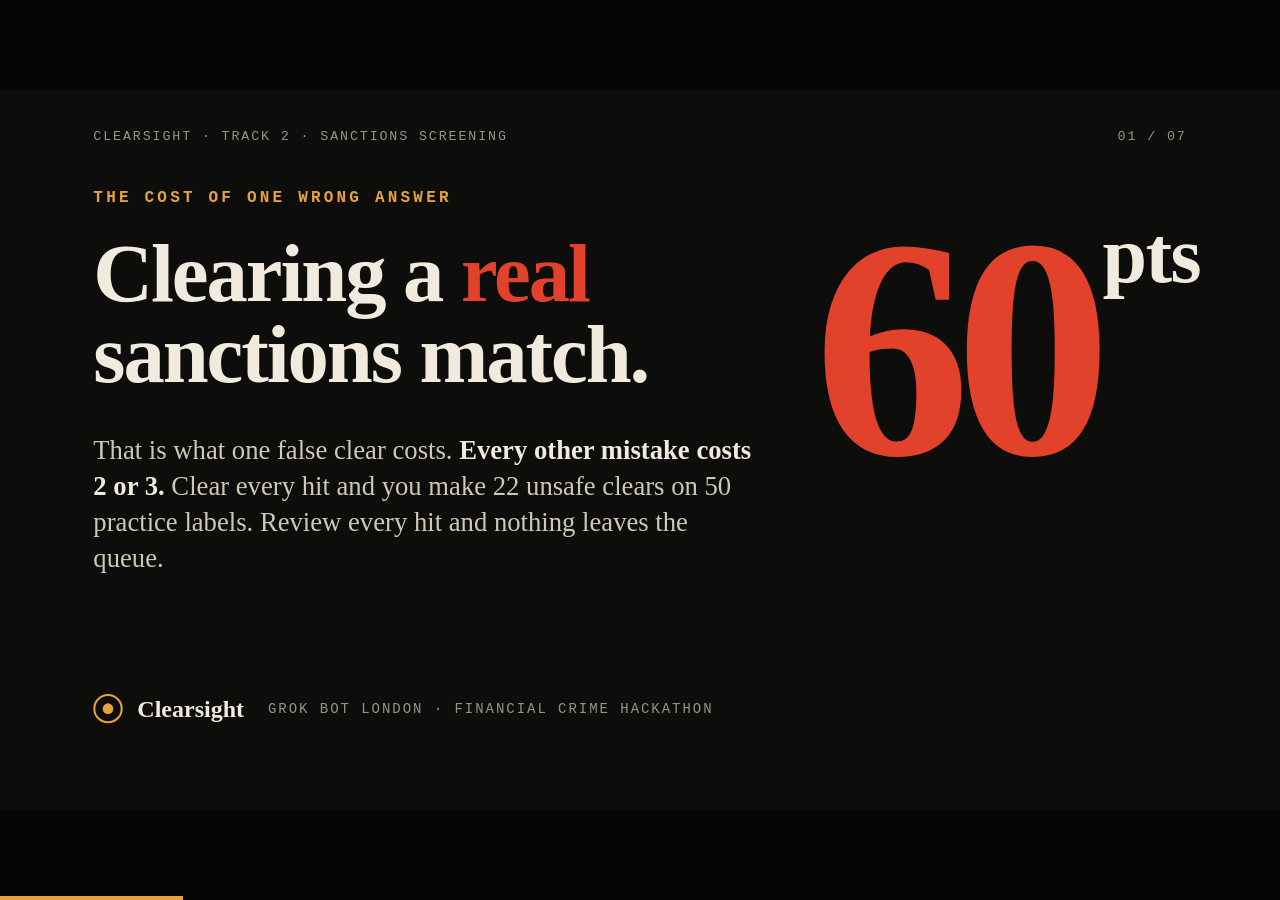
==== commit 02a605a3: "deck: 7-slide rebuild around Safety, Reasons and Analyst-ready Approach slide with the inline archit" ====
--- a/deck/index.html
+++ b/deck/index.html
@@ -5,204 +5,244 @@
 <meta name="viewport" content="width=device-width, initial-scale=1">
 <title>Clearsight · Track 2</title>
 <!--
-  Clearsight finalist deck. Single self-contained file: no CDN, no build, works offline.
+  Clearsight finalist deck. One self-contained file: no CDN, no build, works offline.
+  Built around the judging weights: Safety 25 · Reasons 25 · Delivery 20 · Approach 20 · Analyst-ready 10.
   Keys: → / Space / PageDown next · ← / PageUp back · Home / End · N notes · F fullscreen.
-  Click right two-thirds = next, left third = back. #3 in the URL opens slide 3.
-  Every number is from README.md / output/dev.jsonl / tools/score.py. Do not add numbers that are not in the repo.
+  Click: left third back, elsewhere next. #4 opens slide 4. ?check prints an overflow report.
+  Type: Iowan Old Style / Palatino (serif, display + body) paired with SF Mono / Menlo (labels, record IDs).
+  Every number comes from README.md, output/dev.jsonl or tools/score.py. Add none that are not in the repo.
 -->
 <style>
 :root{
-  --ink:#0d0e0b; --ink2:#17180f; --paper:#f1ebdd; --paper2:#e6dec9;
-  --amber:#e9a23b; --red:#e2412b; --mute:#8a8676; --line:rgba(241,235,221,.16);
+  --ink:#0d0e0b; --paper:#f1ebdd; --amber:#e9a23b; --amber-d:#a5650f; --red:#e2412b; --red-d:#b4291a;
+  --soft:#cfc8b5; --line:rgba(241,235,221,.16); --line-d:rgba(13,14,11,.2);
   --serif:"Iowan Old Style","Palatino Linotype",Palatino,"Book Antiqua",Georgia,serif;
-  --sans:"Helvetica Neue",Helvetica,Arial,system-ui,sans-serif;
   --mono:ui-monospace,"SF Mono",Menlo,Consolas,"Liberation Mono",monospace;
 }
 *{box-sizing:border-box;margin:0;padding:0}
 html,body{height:100%;background:#050504;overflow:hidden}
-body{font-family:var(--sans);color:var(--paper);-webkit-font-smoothing:antialiased}
+body{font-family:var(--serif);color:var(--paper);-webkit-font-smoothing:antialiased}
 #viewport{position:fixed;inset:0;overflow:hidden}
 #stage{width:1920px;height:1080px;position:absolute;left:50%;top:50%;transform-origin:center center}
-.slide{position:absolute;inset:0;background:var(--ink);padding:150px 140px 120px;display:none;overflow:hidden}
-.slide.on{display:block}
+.slide{position:absolute;inset:0;background:var(--ink);padding:150px 140px 120px;overflow:hidden;
+  visibility:hidden;opacity:0;pointer-events:none}
+.ready .slide{transition:opacity .28s ease}
+.slide.active{visibility:visible;opacity:1;pointer-events:auto}
 .slide.light{background:var(--paper);color:var(--ink)}
 .slide.redbg{background:var(--red);color:var(--ink)}
-/* running header + footer */
 .run{position:absolute;left:140px;right:140px;top:60px;display:flex;justify-content:space-between;
   font:500 20px/1 var(--mono);letter-spacing:.14em;text-transform:uppercase;opacity:.6}
-.src{position:absolute;left:140px;right:140px;bottom:56px;font:400 19px/1.3 var(--mono);opacity:.55;letter-spacing:.02em}
-.kicker{font:600 24px/1 var(--mono);letter-spacing:.2em;text-transform:uppercase;color:var(--amber);margin-bottom:44px}
-.light .kicker{color:#a5650f}
-.redbg .kicker{color:var(--ink)}
+.src{position:absolute;left:140px;right:140px;bottom:56px;font:400 19px/1.3 var(--mono);opacity:.55}
+.kicker{font:600 24px/1 var(--mono);letter-spacing:.2em;text-transform:uppercase;color:var(--amber);margin-bottom:40px}
+.light .kicker{color:var(--amber-d)} .redbg .kicker{color:var(--ink)}
 h1,h2{font-family:var(--serif);font-weight:600;letter-spacing:-.025em}
-h2{font-size:112px;line-height:1.0;max-width:1500px}
-em{font-style:italic;color:var(--amber)}
-.light em{color:#b4291a}
+h2{font-size:104px;line-height:1.0;max-width:1640px}
+em{font-style:italic;color:var(--amber)} .light em{color:var(--red-d)}
 .notes{display:none}
-.mono{font-family:var(--mono)}
-
-/* 1 — hook */
-.s1 .big{font:600 470px/.8 var(--serif);letter-spacing:-.05em;color:var(--red);position:absolute;right:120px;top:190px}
-.s1 .big small{font-size:120px;letter-spacing:-.02em;vertical-align:top;margin-left:10px;color:var(--paper);opacity:.9}
-.s1 h1{font-size:124px;line-height:.98;max-width:1050px;margin-top:40px}
+
+/* 1 hook */
+.s1 .big{font:600 470px/.8 var(--serif);letter-spacing:-.05em;color:var(--red);position:absolute;right:120px;top:200px}
+.s1 .big small{font-size:120px;letter-spacing:-.02em;vertical-align:top;margin-left:10px;color:var(--paper)}
+.s1 h1{font-size:124px;line-height:.98;max-width:1050px}
 .s1 h1 .r{color:var(--red)}
-.s1 .vs{margin-top:64px;font:400 38px/1.35 var(--sans);max-width:980px;color:#cfc8b5}
+.s1 .vs{margin-top:56px;font:400 40px/1.35 var(--serif);max-width:1000px;color:var(--soft)}
 .s1 .vs b{color:var(--paper);font-weight:600}
-.brand{position:absolute;left:140px;bottom:140px;display:flex;align-items:center;gap:22px;font:600 34px/1 var(--serif)}
-.brand i{width:44px;height:44px;border:3px solid var(--amber);border-radius:50%;display:inline-block;position:relative}
+.brand{position:absolute;left:140px;bottom:130px;display:flex;align-items:center;gap:22px;font:600 36px/1 var(--serif)}
+.brand i{width:44px;height:44px;border:3px solid var(--amber);border-radius:50%;position:relative}
 .brand i:after{content:"";position:absolute;inset:11px;background:var(--amber);border-radius:50%}
 .brand span{font:500 21px/1 var(--mono);letter-spacing:.14em;text-transform:uppercase;opacity:.6;margin-left:14px}
 
-/* 2 — problem */
-.s2 h2{max-width:1600px}
-.cols3{display:grid;grid-template-columns:repeat(3,1fr);gap:0;margin-top:90px;border-top:3px solid var(--ink)}
-.cols3>div{padding:36px 40px 0 0}
-.cols3>div+div{padding-left:40px;border-left:1px solid rgba(13,14,11,.2)}
-.cols3 .lab{font:600 22px/1.2 var(--mono);letter-spacing:.12em;text-transform:uppercase;opacity:.65}
-.cols3 .n{font:600 150px/1 var(--serif);letter-spacing:-.04em;margin:22px 0 14px}
-.cols3 .n.bad{color:#c2321e}
-.cols3 p{font:400 30px/1.35 var(--sans);max-width:470px}
-
-/* 3 — approach */
-.rules{margin-top:64px;display:grid;gap:0}
-.rule{display:grid;grid-template-columns:330px 1fr;align-items:baseline;padding:28px 0;border-top:1px solid var(--line)}
-.rule:last-child{border-bottom:1px solid var(--line)}
-.tag{font:600 26px/1 var(--mono);letter-spacing:.06em;padding:14px 18px;border:2px solid currentColor;justify-self:start}
-.t-clear{color:var(--paper)} .t-same{color:var(--amber)} .t-rev{color:#9fd0b0}
-.rule p{font:400 44px/1.18 var(--serif)}
-.rule p b{font-weight:600}
-.s3 .foot{margin-top:36px;font:400 31px/1.4 var(--sans);color:#cfc8b5;max-width:1500px}
-
-/* 4 — demo */
-.s4{padding:0}
-.s4 .shot{position:absolute;right:0;top:0;bottom:0;width:1060px;background:#000 center/cover no-repeat;
-  background-image:url("[data-uri]");background-position:left top;filter:saturate(.95)}
-.s4 .shot:after{content:"";position:absolute;inset:0;background:linear-gradient(90deg,var(--ink) 0,rgba(13,14,11,0) 18%)}
-.s4 .txt{position:absolute;left:140px;top:150px;width:720px}
-.s4 h2{font-size:150px}
+/* 2 approach */
+.s2 h2{font-size:88px}
+.chips{display:grid;grid-template-columns:repeat(3,1fr);gap:28px;margin-top:44px}
+.chip{border-top:3px solid currentColor;padding-top:18px}
+.chip .tag{font:600 23px/1 var(--mono);letter-spacing:.06em}
+.chip p{font:400 31px/1.2 var(--serif);margin-top:12px;color:var(--soft)}
+.chip p b{color:var(--paper);font-weight:600}
+.c-clear{color:var(--paper)} .c-same{color:var(--amber)} .c-rev{color:#9fd0b0}
+.arch{margin-top:40px;background:#faf9f6;line-height:0}
+.arch svg{display:block;width:100%;height:auto}
+
+/* 3 demo */
+.s3{padding:0}
+.s3 .shot{position:absolute;right:0;top:0;bottom:0;width:1060px;background:#000 left top/cover no-repeat;background-image:url("[data-uri]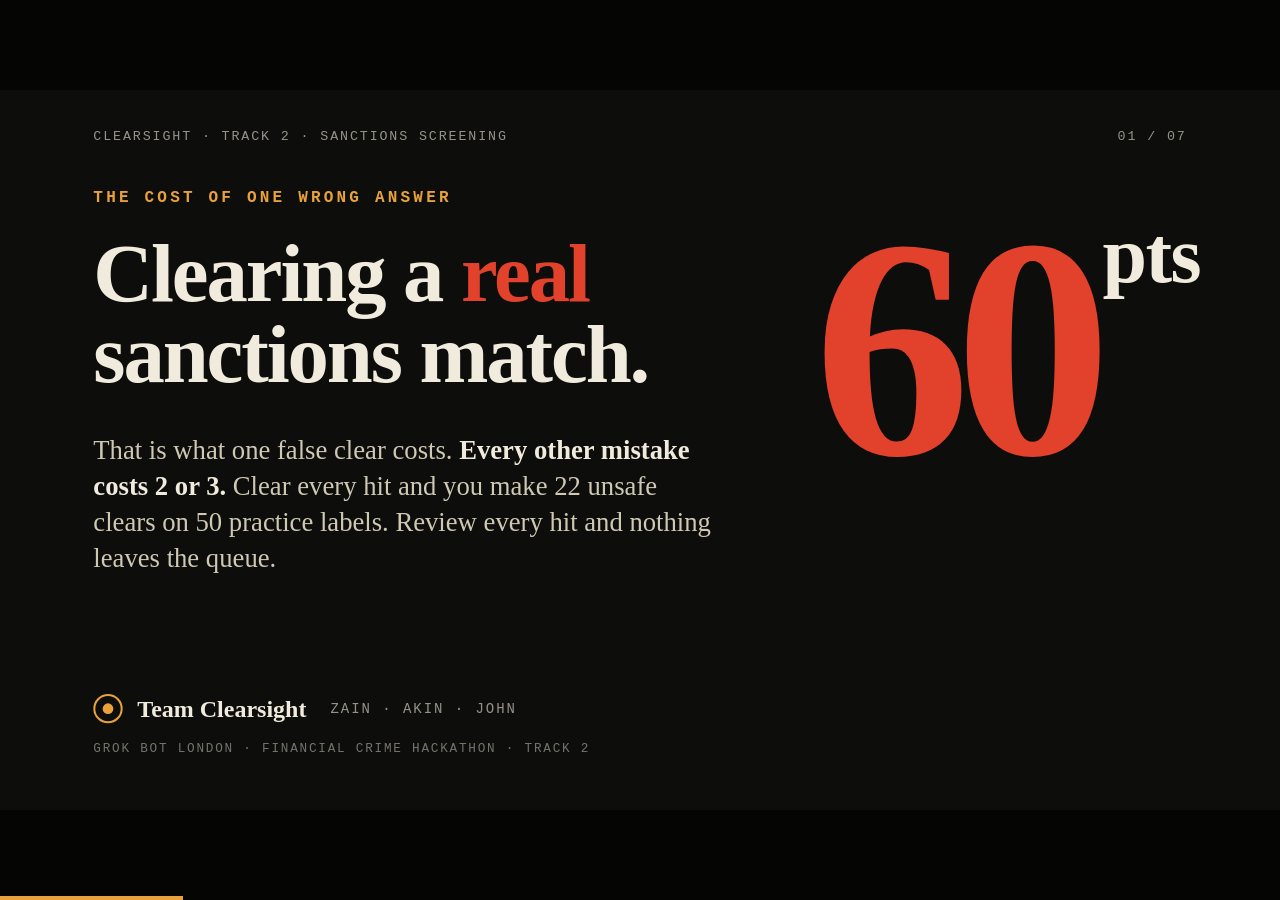
==== commit 16231f9e: "deck: team names on the title slide (Zain, Akin, John)" ====
--- a/deck/index.html
+++ b/deck/index.html
@@ -45,11 +45,12 @@
 .s1 .big small{font-size:120px;letter-spacing:-.02em;vertical-align:top;margin-left:10px;color:var(--paper)}
 .s1 h1{font-size:124px;line-height:.98;max-width:1050px}
 .s1 h1 .r{color:var(--red)}
-.s1 .vs{margin-top:56px;font:400 40px/1.35 var(--serif);max-width:1000px;color:var(--soft)}
+.s1 .vs{margin-top:56px;font:400 40px/1.35 var(--serif);max-width:930px;color:var(--soft)}
 .s1 .vs b{color:var(--paper);font-weight:600}
 .brand{position:absolute;left:140px;bottom:130px;display:flex;align-items:center;gap:22px;font:600 36px/1 var(--serif)}
 .brand i{width:44px;height:44px;border:3px solid var(--amber);border-radius:50%;position:relative}
 .brand i:after{content:"";position:absolute;inset:11px;background:var(--amber);border-radius:50%}
+.event{position:absolute;left:140px;bottom:82px;font:500 19px/1 var(--mono);letter-spacing:.14em;text-transform:uppercase;opacity:.45}
 .brand span{font:500 21px/1 var(--mono);letter-spacing:.14em;text-transform:uppercase;opacity:.6;margin-left:14px}
 
 /* 2 approach */
@@ -149,7 +150,8 @@
   <div class="kicker">The cost of one wrong answer</div>
   <h1>Clearing a <span class="r">real</span> sanctions match.</h1>
   <p class="vs">That is what one false clear costs. <b>Every other mistake costs 2 or 3.</b> Clear every hit and you make 22 unsafe clears on 50 practice labels. Review every hit and nothing leaves the queue.</p>
-  <div class="brand"><i></i>Clearsight<span>Grok Bot London · Financial Crime Hackathon</span></div>
+  <div class="brand"><i></i>Team Clearsight<span>Zain · Akin · John</span></div>
+  <div class="event">Grok Bot London · Financial Crime Hackathon · Track 2</div>
   <div class="notes">Hi, we're Clearsight. Nearly every screening hit is noise, so analysts burn hours clearing them. But one wrong clearance means you've banked a sanctioned person. The scoring says exactly that: a wrong clear costs 60 points, every other mistake 2 or 3. Clear everything and you make 22 unsafe clears on the 50 practice labels. Review everything and you've saved nobody any time. So the job is to clear only what you can prove. (≈25 s)</div>
 </section>
 
@@ -307,7 +309,7 @@
       <li>Grow the labelled set from analyst decisions.</li>
     </ol></div>
   </div>
-  <div class="team">TEAM CLEARSIGHT · Zain · Akin Genc · John Katsikis</div>
+  <div class="team">TEAM CLEARSIGHT · Zain · Akin · John</div>
   <div class="notes">Honest limits. 50 labels is a sanity check, not proof. 217 clears rest on location alone and 79 on a verified name alone: they follow the policy, but some, like bank branches abroad, deserve a second look. So next we route those single-signal clears to sampled QA in Fathom, and grow the labelled set from analyst decisions. Safe by design, auditable by default. Thank you. (≈25 s)</div>
 </section>
 
